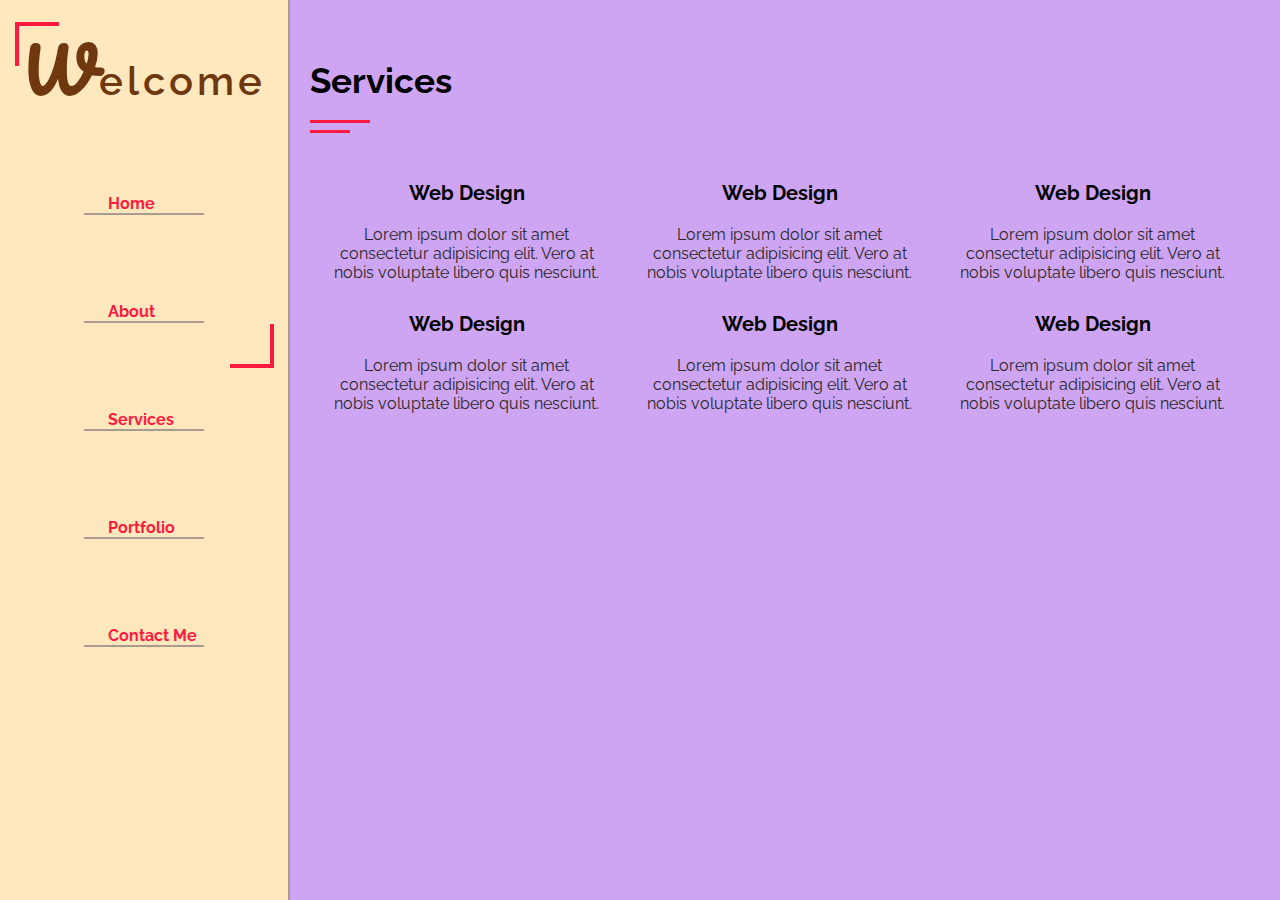
==== 7-my responsive web Personal Portfolio/index.html @ 72696746 "design services section" ====
<!DOCTYPE html>
<html lang="en">
  <head>
    <meta charset="UTF-8" />
    <meta http-equiv="X-UA-Compatible" content="IE=edge" />
    <meta name="viewport" content="width=device-width, initial-scale=1.0" />
    <title>MyPage</title>
    <link
      rel="stylesheet"
      href="https://cdnjs.cloudflare.com/ajax/libs/font-awesome/6.1.1/css/all.min.css"
      integrity="sha512-KfkfwYDsLkIlwQp6LFnl8zNdLGxu9YAA1QvwINks4PhcElQSvqcyVLLD9aMhXd13uQjoXtEKNosOWaZqXgel0g=="
      crossorigin="anonymous"
      referrerpolicy="no-referrer"
    />
    <link rel="stylesheet" href="styles/style.css" />
  </head>
  <body>
    <div class="main-page">
      <!--==============aside start============-->
      <div class="aside">
        <div class="aside-head">
          <h2><span>W</span>elcome</h2>
        </div>
        <ul class="aside-nav">
          <li class="padding">
            <a href=""><i class="fa-solid fa-house"></i><span>Home</span></a>
          </li>
          <li class="padding">
            <a href=""><i class="fa-brands fa-adn"></i><span>About</span></a>
          </li>
          <li class="padding">
            <a href=""
              ><i class="fa-solid fa-display"></i><span>Services</span></a
            >
          </li>
          <li class="padding">
            <a href=""
              ><i class="fa-solid fa-images"></i><span>Portfolio</span></a
            >
          </li>
          <li class="padding">
            <a href=""
              ><i class="fa-solid fa-mobile-screen"></i
              ><span>Contact Me</span></a
            >
          </li>
        </ul>
        <div class="hide">
          <span class="line"></span>
        </div>
      </div>
      <!--==============aside End============-->
      <!--============sections start==========-->
      <div class="sections">
        <!--============Home start==========-->
        <section class="home flex hidden">
          <div class="home-text padding">
            <h1 class="home-head1">
              Hello, my Name is
              <span class="home-name color">Hossam Badr</span>
            </h1>
            <h2 class="home-head2">
              I'm a <span class="home-job color">web Designer</span>
            </h2>
            <p class="home-paragraph">
              I'm, Web Designer have variuous skills in (creating & designing)
              web sites and much much more .....
            </p>
          </div>
          <div class="home-img">
            <img
              src="./img/hossam.JPG"
              alt="my Personal Photo"
              class="my-image"
              width="300"
              height="80%"
            />
          </div>
          <button class="home-hire btn">Hire Me</button>
        </section>
        <!--============Home End==========-->
        <!--============About Start==========-->
        <section class="about flex hidden">
          <h1 class="about-header padding">
            I'm Hossam Badr and I'm<span class="about-job"> Web Developer</span>
          </h1>
          <p class="about-paragraph padding">
            Lorem ipsum dolor sit, amet consectetur adipisicing elit. Delectus
            sunt cumque aperiam deserunt hic, saepe dolor aliquam, nesciunt
            incidunt, rerum asperiores atque eligendi illo iusto nulla
            necessitatibus ab error aspernatur.
          </p>
          <div class="personal-informations">
            <div class="about-informations1 flex padding">
              <ul class="about-personal">
                <li>Nationality: <span class="personal-items">Egyptian</span></li>
                <li>City: <span class="personal-items">Cairo</span></li>
                <li>Degree: <span class="personal-items">B.SC</span></li>
                <li>Freelance: <span class="personal-items">Available</span></li>
              </ul>
              <ul class="about-informations2">
                <li>
                  E-Mail:
                  <span class="informations2-items">Hossambadr332@gmail.com</span>
                </li>
                <li>
                  Mobile: <span class="informations2-items">+79508196777</span>
                </li>
                <li>
                  WahtsApp: <span class="informations2-items">+201220647374</span>
                </li>
                <li>
                  Github:
                  <span class="informations2-items"
                    >https://github.com/Hossam-Badr33</span
                  >
                </li>
              </ul>
              <div class="about-skills">
                <div class="skill1 flex">
                  <h4>HTML</h4>
                  <span>85%</span>
                </div>
                <div class="skill2 flex">
                  <h4>CSS</h4>
                  <span>80%</span>
                </div>
                <div class="skill3 flex">
                  <h4>Javascript</h4>
                  <span>70%</span>
                </div>
                <div class="skill4 flex">
                  <h4>jQuery</h4>
                  <span>90%</span>
                </div>
                <div class="skill5 flex">
                  <h4>Python MySQL</h4>
                  <span>50%</span>
                </div>
                <div class="skill6 flex">
                  <h4>Github</h4>
                  <span>70%</span>
                </div>
            </div>
          </div>
          <div class="buttons">
            <div class="about-buttons">
              <button class="btn">Download CV</button>
              <button class="btn">Hire Me</button>
            </div>
        </div>
        <div class="about-educEx padding flex">
          <div class="education-container flex">
            <div class="about-education ">
              <h2 class="education-header">Education</h2>
              <section class="education-section">
                <i class="fa fa-calendar" aria-hidden="true"><span>2020-2022</span> </i>
                <h3 class="edSecHeader">Professional Courses</h3>
                <p class="edSecContent">Lorem ipsum dolor sit, amet consectetur adipisicing elit. Possimus facere molestiae reprehenderit laborum praesentium minus aliquid maxime deleniti, sit, necessitatibus eaque veniam consequatur dicta quos.</p>
              </section>
              <section class="education-section">
                <i class="fa fa-calendar" aria-hidden="true"><span>2020-2022</span> </i>
                <h3 class="edSecHeader">Professional Courses</h3>
                <p class="edSecContent">Lorem ipsum dolor sit amet consectetur adipisicing elit. Enim neque saepe illo possimus dolorum tenetur expedita repellendus mollitia molestias recusandae officia sint, doloribus cum minus veniam modi eos dolorem earum excepturi nulla aspernatur! Nam dolor quo et illum eveniet. Voluptas.</p>
              </section>
              <section class="education-section">
                <i class="fa fa-calendar" aria-hidden="true"><span>2020-2022</span> </i>
                <h3 class="edSecHeader">Professional Courses</h3>
                <p class="edSecContent">Lorem ipsum dolor sit amet consectetur adipisicing elit. Enim neque saepe illo possimus dolorum tenetur expedita repellendus mollitia molestias recusandae officia sint, doloribus cum minus veniam modi eos dolorem earum excepturi nulla aspernatur! Nam dolor quo et illum eveniet. Voluptas.</p>
              </section>
            </div>
          </div>
          <div class="experience-container flex">
            <div class="about-education ">
              <h2 class="education-header">Experience</h2>
              <section class="education-section">
                <i class="fa fa-calendar" aria-hidden="true"><span>2020-2022</span> </i>
                <h3 class="edSecHeader">Professional Courses</h3>
                <p class="edSecContent">Lorem ipsum dolor sit, amet consectetur adipisicing elit. Possimus facere molestiae reprehenderit laborum praesentium minus aliquid maxime deleniti, sit, necessitatibus eaque veniam consequatur dicta quos.</p>
              </section>
              <section class="education-section">
                <i class="fa fa-calendar" aria-hidden="true"><span>2020-2022</span> </i>
                <h3 class="edSecHeader">Professional Courses</h3>
                <p class="edSecContent">Lorem ipsum dolor sit amet consectetur adipisicing elit. Enim neque saepe illo possimus dolorum tenetur expedita repellendus mollitia molestias recusandae officia sint, doloribus cum minus veniam modi eos dolorem earum excepturi nulla aspernatur! Nam dolor quo et illum eveniet. Voluptas.</p>
              </section>
              <section class="education-section">
                <i class="fa fa-calendar" aria-hidden="true"><span>2020-2022</span> </i>
                <h3 class="edSecHeader">Professional Courses</h3>
                <p class="edSecContent">Lorem ipsum dolor sit amet consectetur adipisicing elit. Enim neque saepe illo possimus dolorum tenetur expedita repellendus mollitia molestias recusandae officia sint, doloribus cum minus veniam modi eos dolorem earum excepturi nulla aspernatur! Nam dolor quo et illum eveniet. Voluptas.</p>
              </section>
            </div>
        </div>
        </section>
        <!--============About End==========-->
        <!--============Services start==========-->
        <section class="services padding">
          <h1 class="services-header">Services</h1>
          <div class="services-container flex">
            <div class="services-item">
              <i class="fas fa-mobile-alt"></i>
              <h4 class="service-item-head">web design</h4>
              <p class="service-item-description">Lorem ipsum dolor sit amet consectetur adipisicing elit. Vero at nobis voluptate libero quis nesciunt.</p>
            </div>
            <div class="services-item">
              <i class="fas fa-desktop-alt"></i>
              <h4 class="service-item-head">web design</h4>
              <p class="service-item-description">Lorem ipsum dolor sit amet consectetur adipisicing elit. Vero at nobis voluptate libero quis nesciunt.</p>
            </div>
            <div class="services-item">
              <i class='fas fa-palette'></i>
              <h4 class="service-item-head">web design</h4>
              <p class="service-item-description">Lorem ipsum dolor sit amet consectetur adipisicing elit. Vero at nobis voluptate libero quis nesciunt.</p>
            </div>
          </div>
          <div class="services-container flex">
            <div class="services-item">
              <i class="fa-brands fa-html5"></i>
              <h4 class="service-item-head">web design</h4>
              <p class="service-item-description">Lorem ipsum dolor sit amet consectetur adipisicing elit. Vero at nobis voluptate libero quis nesciunt.</p>
            </div>
            <div class="services-item">
              <i class="fab fa-css3"></i>
              <h4 class="service-item-head">web design</h4>
              <p class="service-item-description">Lorem ipsum dolor sit amet consectetur adipisicing elit. Vero at nobis voluptate libero quis nesciunt.</p>
            </div>
            <div class="services-item">
              <i class="fab fa-js"></i>
              <h4 class="service-item-head">web design</h4>
              <p class="service-item-description">Lorem ipsum dolor sit amet consectetur adipisicing elit. Vero at nobis voluptate libero quis nesciunt.</p>
            </div>
          </div>
        </section>
        <!--============Services End==========-->

      </div>
      <!--============sections End==========-->
      <div class="main-content">main content</div>
    </div>
    <script src="scripts/script.js"></script>
  </body>
</html>
---- 7-my responsive web Personal Portfolio/styles/style.css ----
/*===============Styles================*/
@import url("https://fonts.googleapis.com/css2?family=Fascinate&family=League+Gothic&family=Pacifico&display=swap&family=Raleway:ital,wght@0,300;0,400;1,100;1,400&display=swap'");
/*===============Global variabls================*/
:root {
  --bg-grade-I: #ffe7be;
  --bg-grade-II: #ffff80;
  --bg-grade-III: #cda5f3;
  --words-no-1: #660000;
  --words-no-2: #70380f;
  --words-no-3: #ff1a40;
  --words-no-4: #ac9a92;
  --words-no-5: #74655c;
}
* {
  padding: 0;
  margin: 0;
  -webkit-box-sizing: border-box;
  -moz-box-sizing: border-box;
  box-sizing: border-box;
  text-decoration: none;
  list-style: none;
}
/*general classes*/
.padding {
  padding: 10px;
}
.color {
  color: var(--words-no-3);
}
.flex {
  display: flex;
}
/*===============body================*/
body {
  font-size: 16px;
  font-family: "Raleway", Geneva;
}
.main-page {
  background-color: var(--bg-grade-III);
  height: 100vh;
  overflow-x: hidden;
}
.btn {
  height: 70px;
  width: 150px;
  background-color: var(--words-no-3);
  color: var(--bg-grade-II);
  font-size: 20px;
  border-radius: 10px;
  cursor: pointer;
}
.hidden {
  display: none;
}
/*.aside*/
.aside {
  width: 290px;
  background-color: var(--bg-grade-I);
  height: 100%;
  position: fixed;
  border-right: 2px solid var(--words-no-4);
}
/*.aside-head*/
.aside .aside-head h2 {
  font-size: 40px;
  font-weight: 600;
  color: var(--words-no-2);
  letter-spacing: 4px;
}
.aside .aside-head h2 span {
  font-size: 60px;
  font-family: "Pacifico", Geneva;
}
.aside-head {
  max-height: 150px;
  line-height: 100px;
  padding: 20px 0;
  text-align: center;
}
.aside-head::before {
  content: "";
  position: absolute;
  border-top: 4px solid var(--words-no-3);
  border-left: 4px solid var(--words-no-3);
  width: 40px;
  height: 40px;
  top: 22px;
  left: 15px;
}
.aside-head::after {
  content: "";
  position: absolute;
  border-bottom: 4px solid var(--words-no-3);
  border-right: 4px solid var(--words-no-3);
  width: 40px;
  height: 40px;
  bottom: 532px;
  right: 14px;
}
/*aside-nav*/
.aside .aside-nav {
  height: 60%;
  display: flex;
  flex-wrap: wrap;
  align-items: center;
  text-decoration: none;
}
.aside .aside-nav li {
  flex: 0 0 100%;
  font-weight: bold;
  text-align: center;
  display: flex;
  justify-content: center;
}
.aside .aside-nav li a {
  border-bottom: 2px solid var(--words-no-4);
  width: 120px;
  display: flex;
  justify-content: space-between;
  color: var(--words-no-3);
  transition: all 0.3s ease-in;
}
.aside .aside-nav li a:hover {
  color: var(--words-no-2);
  border-bottom: none;
}
.aside .aside-nav li a span {
  width: 80%;
  text-align: left;
  margin-left: 20px;
}
/*.hide*/
.aside .hide {
  position: fixed;
  width: 50px;
  height: 40px;
  top: 10px;
  left: 300px;
  border-radius: 5px;
  background-color: var(--bg-grade-I);
  box-shadow: 0px 0px 3px 1px var(--words-no-4);
  cursor: pointer;
  transition: all 0.5s ease-in;
  display: none;
}
.aside .hide .line {
  position: relative;
  display: block;
  width: 25px;
  height: 3px;
  top: 10px;
  left: 13px;
  background-color: var(--words-no-3);
}
.aside .hide::before {
  content: "";
  background-color: var(--words-no-3);
  position: absolute;
  width: 25px;
  height: 3px;
  top: 20px;
  left: 13px;
}
.aside .hide::after {
  content: "";
  background-color: var(--words-no-3);
  position: absolute;
  width: 25px;
  height: 3px;
  top: 30px;
  left: 13px;
}
.aside .hide:hover {
  transform: scaleX(1.2);
  background-color: rgb(62, 62, 159);
}
/*.sections*/
.sections {
  position: relative;
  max-width: 75%;
  top: 50px;
  left: 300px;
}
/*.home*/
.home {
  width: 100%;
  justify-content: space-between;
}
/*.home-text*/
.home-text {
  flex: 0 0 50%;
  max-width: 50%;
  display: flex;
  flex-wrap: wrap;
  align-items: center;
}
.home-head1 {
  flex: 0 0 100%;
  max-width: 100%;
  height: 20%;
  font-size: 30px;
}
.home-name {
  font-family: "Pacifico", Geneva;
  letter-spacing: 2px;
}
.home-head2 {
  margin-top: -50px;
  height: 20%;
  animation: job 3s infinite ease-in-out;
  animation-direction: alternate-reverse;
}
@keyframes job {
  0% {
    transform: translateX(200px);
  }
}
.home-job {
  font-size: 30px;
}
.home-paragraph {
  margin-top: -50px;
  height: 20%;
  font-size: 20px;
}
/*.home-img*/
.home-img {
  display: flex;
  position: relative;
  left: 150px;
}
.home-img::before {
  content: "";
  position: absolute;
  height: 120px;
  width: 120px;
  border-right: 10px solid var(--words-no-3);
  border-top: 10px solid var(--words-no-3);
  top: -20px;
  right: -30px;
  border-bottom-right-radius: 12px;
  border-top-left-radius: 12px;
}
.home-img::after {
  content: "";
  position: absolute;
  height: 120px;
  width: 120px;
  border-left: 10px solid var(--words-no-3);
  border-bottom: 10px solid var(--words-no-3);
  bottom: 60px;
  left: -25px;
  border-bottom-right-radius: 12px;
  border-top-left-radius: 12px;
}
.my-image {
  border-radius: 20px;
}
/*.home-hire*/
.home-hire {
  position: relative;
  top: 400px;
  right: 730px;
  transition: all 0.3s ease-in;
}
.home-hire:hover {
  background-color: var(--bg-grade-III);
  font-size: 30px;
}
/*==================.about======================*/
.about {
  flex-wrap: wrap;
}
.about-header {
  flex: 0 0 90%;
  max-width: 90%;
  color: var(--words-no-5);
}
.about-job {
  color: var(--words-no-3);
  font-size: 20px;
}
.about-paragraph {
  color: var(--words-no-5);
}
.personal-informations {
  flex: 0 0 100%;
  max-width: 100%;
}
.about-informations1 {
  height: 200px;
  flex: 0 0 100%;
  max-width: 100%;
}
.about-personal,
.about-informations2,
.about-skills {
  font-weight: bold;
  display: flex;
  flex-direction: column;
  justify-content: space-between;
}
.about-personal,
.about-informations2 {
  flex: 0 0 30%;
  max-width: 30%;
}
.about-informations2 {
  margin-left: 20px;
}
.personal-items,
.informations2-items {
  color: var(--words-no-2);
  font-weight: normal;
  font-size: 15px;
  margin-left: 3px;
}
.about-skills {
  flex: 0 0 40%;
  max-width: 35%;
  margin-left: 35px;
}
.skill1,
.skill2,
.skill3,
.skill4,
.skill5,
.skill6 {
  justify-content: space-between;
  color: var(--bg-grade-I);
  text-shadow: 1px 1px 3px #000;
  position: relative;
}
.skill1::before {
  content: "";
  position: absolute;
  background-color: var(--words-no-3);
  width: 272px;
  height: 5px;
  left: 1px;
  top: 21px;
}
.skill1::after {
  content: "";
  position: absolute;
  background-color: var(--words-no-4);
  width: 48px;
  height: 5px;
  left: 273px;
  top: 21px;
}
.skill2::before {
  content: "";
  position: absolute;
  background-color: var(--words-no-3);
  width: 256px;
  height: 5px;
  left: 1px;
  top: 21px;
}
.skill2::after {
  content: "";
  position: absolute;
  background-color: var(--words-no-4);
  width: 64px;
  height: 5px;
  left: 257px;
  top: 21px;
}
.skill3::before {
  content: "";
  position: absolute;
  background-color: var(--words-no-3);
  width: 224px;
  height: 5px;
  left: 1px;
  top: 21px;
}
.skill3::after {
  content: "";
  position: absolute;
  background-color: var(--words-no-4);
  width: 96px;
  height: 5px;
  left: 225px;
  top: 21px;
}
.skill4::before {
  content: "";
  position: absolute;
  background-color: var(--words-no-3);
  width: 288px;
  height: 5px;
  left: 1px;
  top: 21px;
}
.skill4::after {
  content: "";
  position: absolute;
  background-color: var(--words-no-4);
  width: 32px;
  height: 5px;
  left: 287px;
  top: 21px;
}
.skill5::before {
  content: "";
  position: absolute;
  background-color: var(--words-no-3);
  width: 160px;
  height: 5px;
  left: 1px;
  top: 21px;
}
.skill5::after {
  content: "";
  position: absolute;
  background-color: var(--words-no-4);
  width: 160px;
  height: 5px;
  left: 162px;
  top: 21px;
}
.skill6::before {
  content: "";
  position: absolute;
  background-color: var(--words-no-3);
  width: 224px;
  height: 5px;
  left: 1px;
  top: 21px;
}
.skill6::after {
  content: "";
  position: absolute;
  background-color: var(--words-no-4);
  width: 96px;
  height: 5px;
  left: 225px;
  top: 21px;
}
/*.about-buttons*/
.about-buttons .btn:first-of-type,
.about-buttons .btn:last-of-type {
  margin: 20px 20px;
  font-size: 20px;
  border-radius: 20px;
}
.about-buttons .btn:last-of-type {
  width: 100px;
}
.about-buttons .btn:first-of-type:hover,
.about-buttons .btn:last-of-type:hover {
  background-color: var(--bg-grade-III);
}
/*about-educEx*/
.about-educEx {
  justify-content: space-between;
}
.education-container,
.experience-container {
  height: 800px;
  flex: 0 0 45%;
  background-color: lavender;
  border-radius: 10px;
}
.about-education {
  flex: 0 0 90%;
  max-width: 90%;
  height: 130%;
  position: relative;
  left: 30px;
  height: 89%;
}
.about-education::after {
  content: "";
  position: absolute;
  background-color: var(--words-no-3);
  width: 2px;
  height: 87%;
  top: 107px;
  left: 16px;
}
.about-education .education-header {
  font-size: 25px;
  padding: 10px;
  margin-bottom: 30px;
  margin-left: 20px;
}
.about-education .education-section {
  left: 30px;
  position: relative;
}
.about-education .education-section::before {
  content: "";
  position: absolute;
  background-color: var(--words-no-3);
  width: 15px;
  height: 15px;
  border-radius: 50%;
  top: 20px;
  left: -20px;
}
.about-education .education-section i {
  font-size: 15px;
  margin: 20px auto;
}
.about-education .education-section i span {
  color: var(--words-no-5);
  margin-left: 10px;
}
.education-section .edSecHeader {
  margin-bottom: 20px;
}
.education-section .edSecContent {
  color: var(--words-no-5);
  width: 90%;
}
/*.services*/
.services {
  transition: all 0.3s ease;
}
.services-header {
  font-size: 35px;
  padding-bottom: 60px;
  position: relative;
}
.services-header::before {
  content: "";
  position: absolute;
  width: 60px;
  height: 3px;
  background-color: var(--words-no-3);
  top: 60px;
  left: 0px;
}
.services-header::after {
  content: "";
  position: absolute;
  width: 40px;
  height: 3px;
  background-color: var(--words-no-3);
  top: 70px;
  left: 0px;
}
.services-item {
  flex: 0 0 33.3%;
  max-width: 33.3%;
  padding: 10px;
  text-align: center;
}
.services-item:hover {
  box-shadow: 0 0 20px var(--bg-grade-I);
}
.services-item i {
  font-size: 25px;
  color: var(--words-no-3);
  width: 50px;
  height: 50px;
  line-height: 50px;
  border-radius: 50%;
  cursor: pointer;
  transition: all 0.3s ease-in;
}
.services-item i:hover {
  color: var(--bg-grade-I);
  background-color: var(--words-no-3);
}
.service-item-head {
  font-size: 20px;
  text-transform: capitalize;
  margin-top: 10px;
  margin-bottom: 20px;
}
.service-item-description {
  color: rgb(42, 39, 39);
}
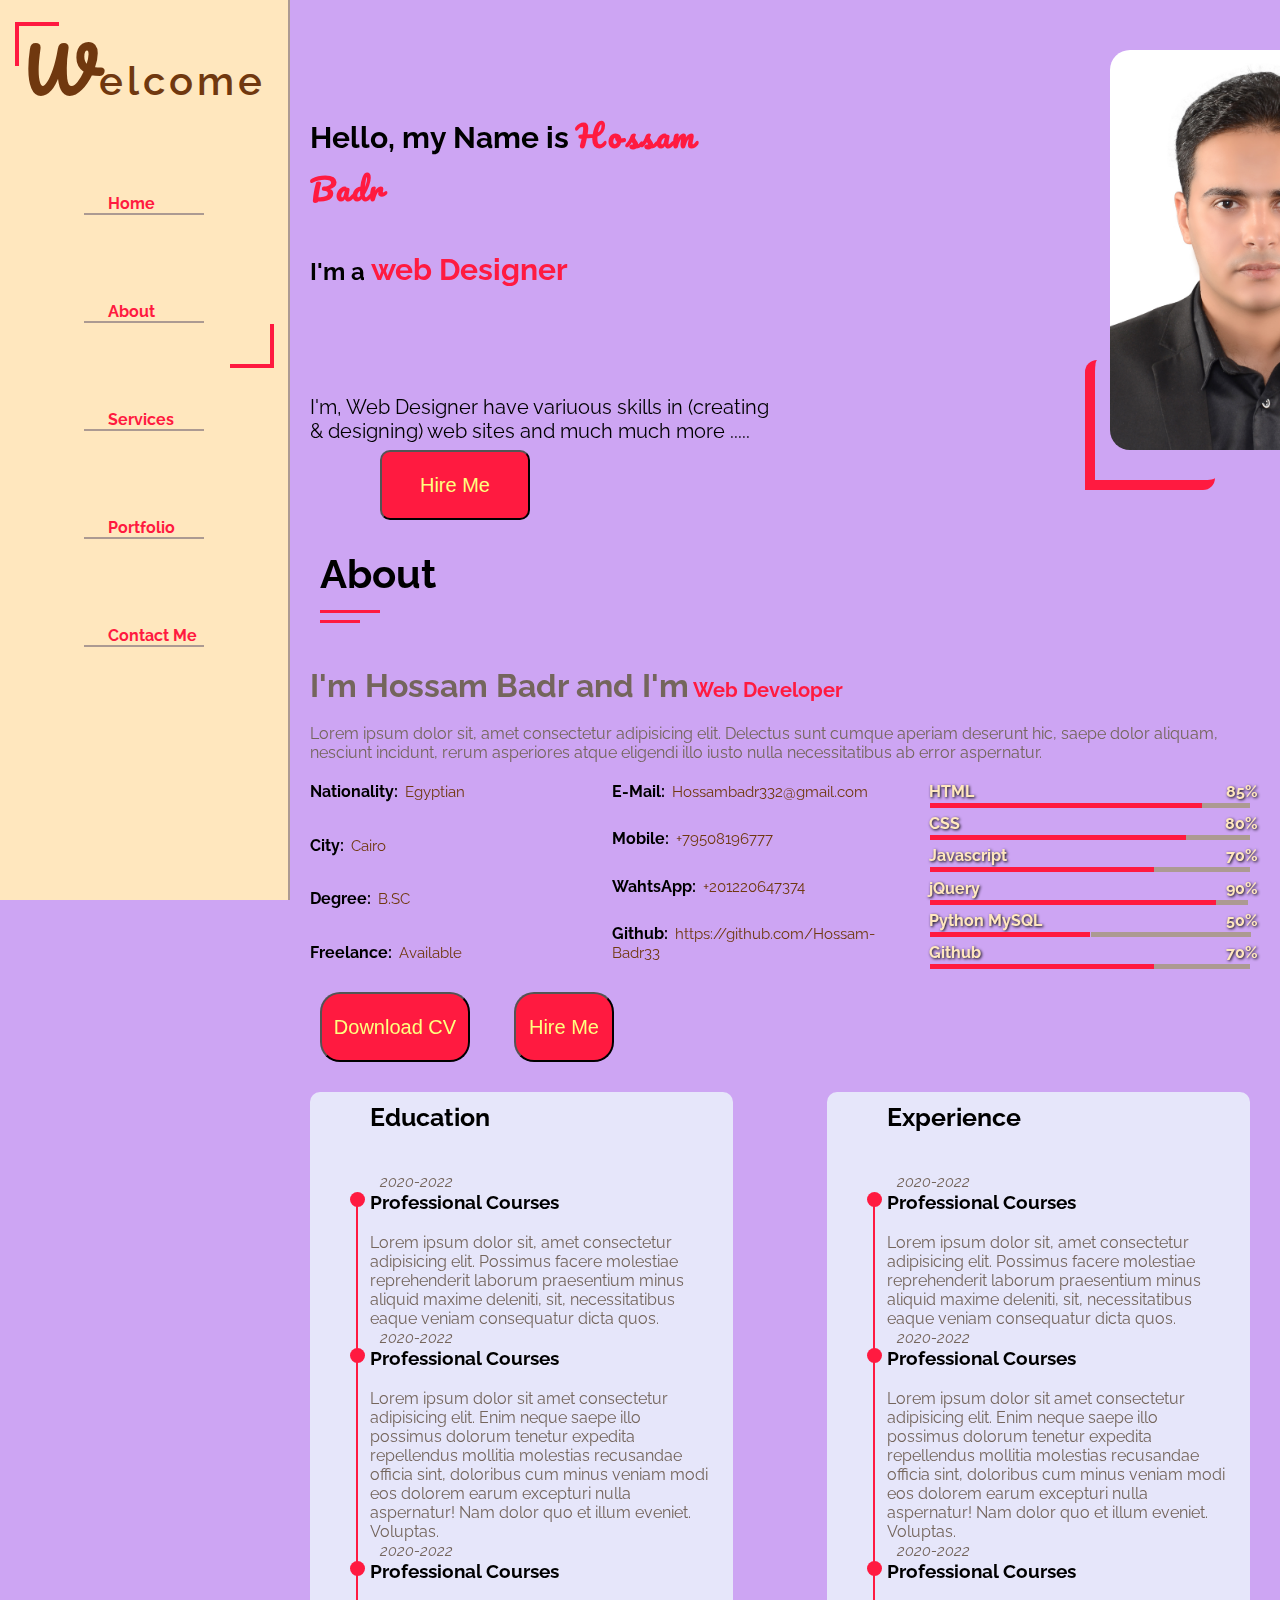
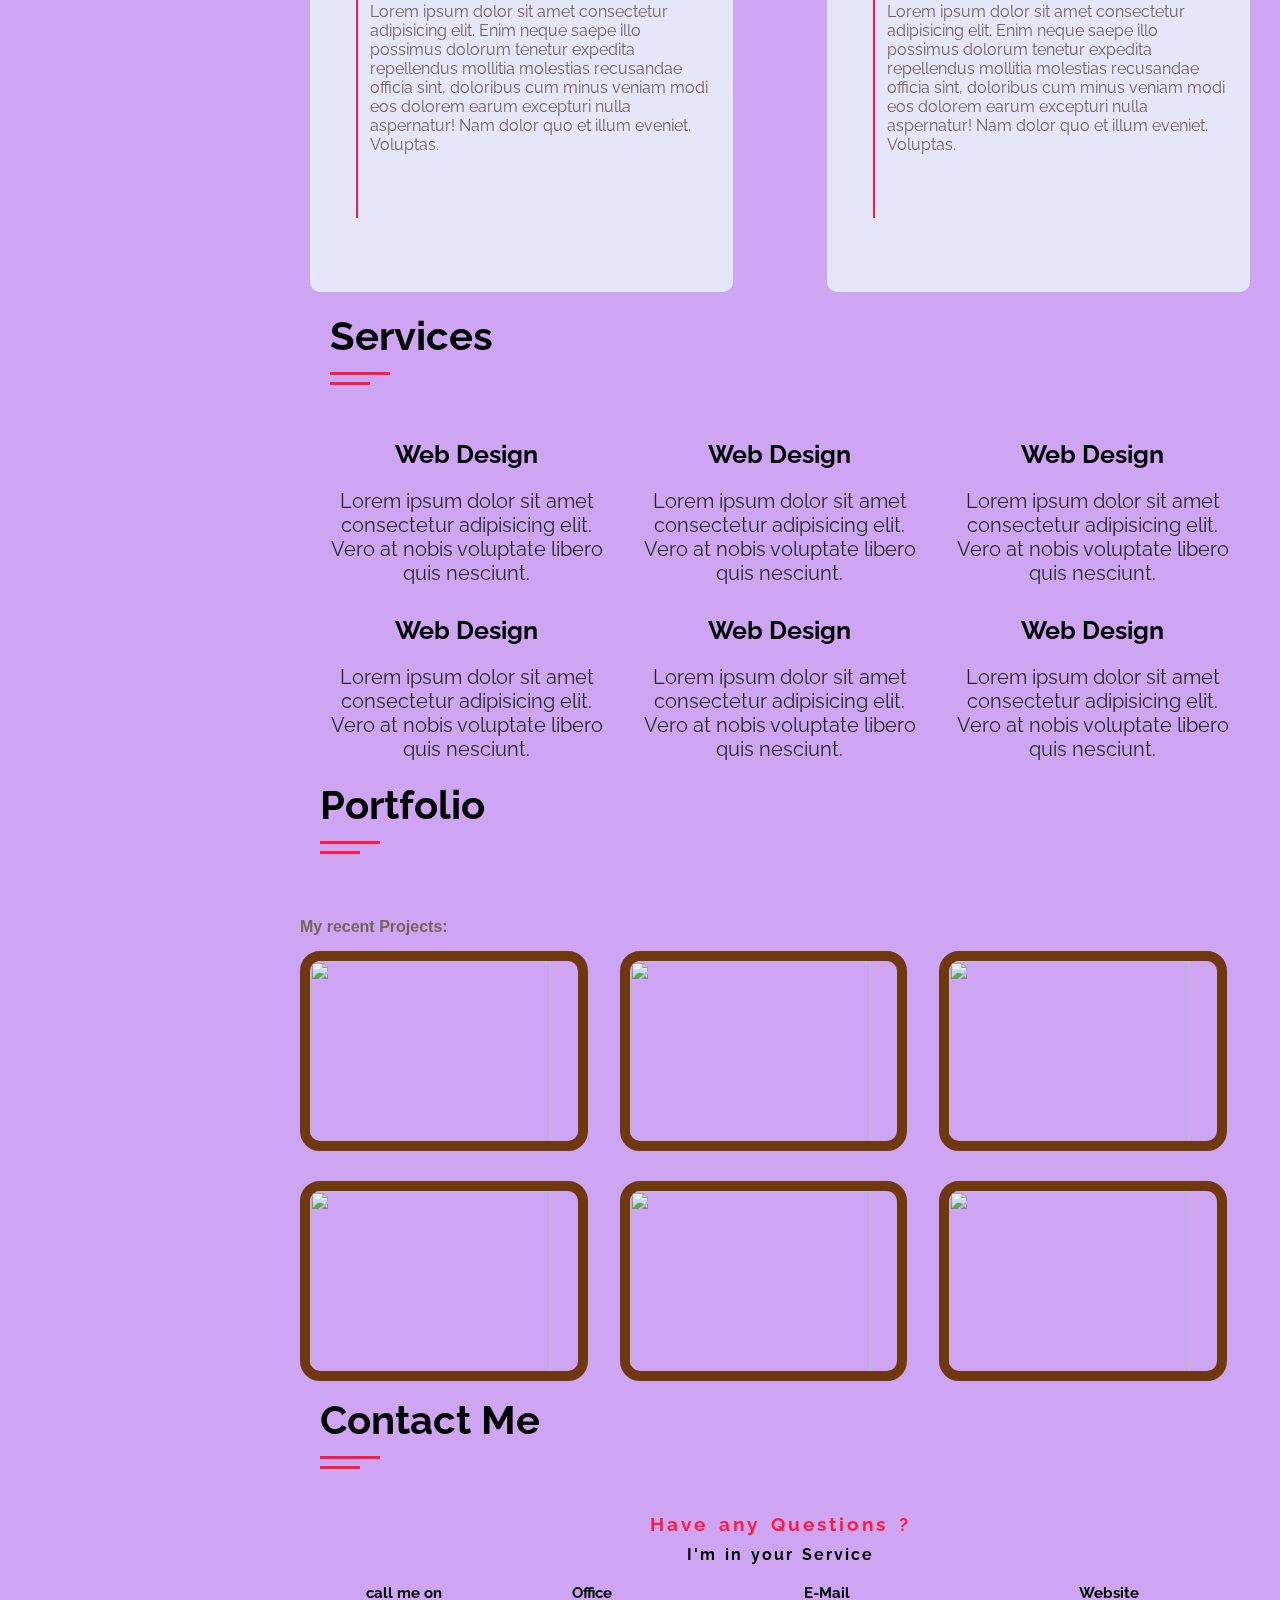
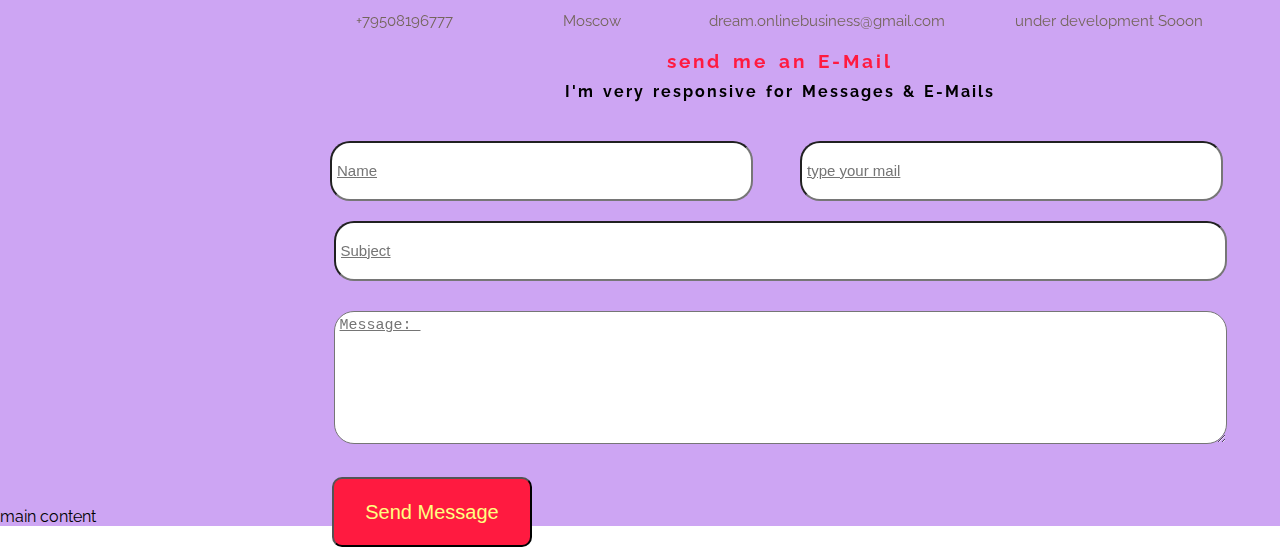
==== commit 2550d98f: "create section contact" ====
--- a/7-my responsive web Personal Portfolio/index.html
+++ b/7-my responsive web Personal Portfolio/index.html
@@ -53,7 +53,7 @@
       <!--============sections start==========-->
       <div class="sections">
         <!--============Home start==========-->
-        <section class="home flex hidden">
+        <section class="home flex">
           <div class="home-text padding">
             <h1 class="home-head1">
               Hello, my Name is
@@ -80,7 +80,8 @@
         </section>
         <!--============Home End==========-->
         <!--============About Start==========-->
-        <section class="about flex hidden">
+        <section class="about flex">
+          <h1 class="section-header">About</h1>
           <h1 class="about-header padding">
             I'm Hossam Badr and I'm<span class="about-job"> Web Developer</span>
           </h1>
@@ -194,7 +195,7 @@
         <!--============About End==========-->
         <!--============Services start==========-->
         <section class="services padding">
-          <h1 class="services-header">Services</h1>
+          <h1 class="services-header section-header">Services</h1>
           <div class="services-container flex">
             <div class="services-item">
               <i class="fas fa-mobile-alt"></i>
@@ -231,7 +232,82 @@
           </div>
         </section>
         <!--============Services End==========-->
-
+        <!--============Portfolio start==========-->
+        <section class="portfolio">
+          <h1 class="portfolio-header section-header">Portfolio</h1>
+          <div class="portfolio-container flex">
+            <h4 class="portfolio-container-header">
+              My recent Projects:
+            </h4>
+            <div class="portfolio-item">
+              <img src="https://via.placeholder.com/150/50" alt="" class="portfolio-item-img">
+            </div>
+            <div class="portfolio-item">
+              <img src="https://via.placeholder.com/150/50" alt="" class="portfolio-item-img">
+            </div>
+            <div class="portfolio-item">
+              <img src="https://via.placeholder.com/150/50" alt="" class="portfolio-item-img">
+            </div>
+            <div class="portfolio-item">
+              <img src="https://via.placeholder.com/150/50" alt="" class="portfolio-item-img">
+            </div>
+            <div class="portfolio-item">
+              <img src="https://via.placeholder.com/150/50" alt="" class="portfolio-item-img">
+            </div>
+            <div class="portfolio-item">
+              <img src="https://via.placeholder.com/150/50" alt="" class="portfolio-item-img">
+            </div>
+          </div>
+        </section>
+        <!--============Portfolio End==========-->
+        <!--============Contact Start==========-->
+        <section class="contact">
+          <h1 class="contact-header section-header">Contact Me</h1>
+          <div class="contact-container padding">
+            <h3 class="contact-container-head1">Have any Questions ?</h3>
+            <h4 class="contact-container-content1">I'm in your Service</h4>
+            <div class="contact-items flex">
+              <div class="contact-item1">
+                <i class="fas fa-phone"></i>
+                <p>call me on</p>
+                <p>+79508196777</p>
+              </div>
+              <div class="contact-item2">
+                <i class="fa-solid fa-location-dot"></i>
+                <p>Office</p>
+                <p>Moscow</p>
+              </div>
+              <div class="contact-item3">
+                <i class="fa fa-envelope" aria-hidden="true"></i>
+                <p>E-Mail</p>
+                <p>dream.onlinebusiness@gmail.com</p>
+              </div>
+              <div class="contact-item4">
+                <i class="fa fa-globe" area-hidden="true"></i>
+                <p>Website</p>
+                <p>under development <span>Sooon</span></p>
+              </div>
+            </div>
+            <h3 class="contact-container-head2">send me an E-Mail</h3>
+            <h4 class="contact-container-content2">I'm very responsive for Messages & E-Mails</h4>
+            <form action="" class="contact-form flex">
+              <div class="form-name">
+                <input type="text" name="text" placeholder="Name">
+              </div>
+              <div class="form-mail">
+                <input type="email" name="mail" placeholder="type your mail">
+              </div>
+              <div class="form-subject">
+                <input type="text" name="subject" placeholder="Subject">
+              </div>
+              <div class="form-message">
+                <textarea name="message" cols="30" rows="10" placeholder="Message: "></textarea>
+              </div>
+              <button class="form-button btn">Send Message</button>
+            </form>
+          </div>
+        </section>
+        <!--============Contact End==========-->
       </div>
       <!--============sections End==========-->
       <div class="main-content">main content</div>
--- a/7-my responsive web Personal Portfolio/styles/style.css
+++ b/7-my responsive web Personal Portfolio/styles/style.css
@@ -30,6 +30,30 @@
 .flex {
   display: flex;
 }
+.section-header {
+  font-size: 40px;
+  padding-bottom: 60px;
+  position: relative;
+  left: 20px;
+}
+.section-header::before {
+  content: "";
+  position: absolute;
+  width: 60px;
+  height: 3px;
+  background-color: var(--words-no-3);
+  top: 60px;
+  left: 0px;
+}
+.section-header::after {
+  content: "";
+  position: absolute;
+  width: 40px;
+  height: 3px;
+  background-color: var(--words-no-3);
+  top: 70px;
+  left: 0px;
+}
 /*===============body================*/
 body {
   font-size: 16px;
@@ -37,8 +61,7 @@
 }
 .main-page {
   background-color: var(--bg-grade-III);
-  height: 100vh;
-  overflow-x: hidden;
+  /* overflow-x: hidden; */
 }
 .btn {
   height: 70px;
@@ -60,7 +83,6 @@
   position: fixed;
   border-right: 2px solid var(--words-no-4);
 }
-/*.aside-head*/
 .aside .aside-head h2 {
   font-size: 40px;
   font-weight: 600;
@@ -97,7 +119,6 @@
   bottom: 532px;
   right: 14px;
 }
-/*aside-nav*/
 .aside .aside-nav {
   height: 60%;
   display: flex;
@@ -129,7 +150,6 @@
   text-align: left;
   margin-left: 20px;
 }
-/*.hide*/
 .aside .hide {
   position: fixed;
   width: 50px;
@@ -183,10 +203,10 @@
 }
 /*.home*/
 .home {
+  height: 500px;
   width: 100%;
   justify-content: space-between;
 }
-/*.home-text*/
 .home-text {
   flex: 0 0 50%;
   max-width: 50%;
@@ -223,7 +243,6 @@
   height: 20%;
   font-size: 20px;
 }
-/*.home-img*/
 .home-img {
   display: flex;
   position: relative;
@@ -256,9 +275,8 @@
 .my-image {
   border-radius: 20px;
 }
-/*.home-hire*/
 .home-hire {
-  position: relative;
+  position: absolute;
   top: 400px;
   right: 730px;
   transition: all 0.3s ease-in;
@@ -520,29 +538,6 @@
 .services {
   transition: all 0.3s ease;
 }
-.services-header {
-  font-size: 35px;
-  padding-bottom: 60px;
-  position: relative;
-}
-.services-header::before {
-  content: "";
-  position: absolute;
-  width: 60px;
-  height: 3px;
-  background-color: var(--words-no-3);
-  top: 60px;
-  left: 0px;
-}
-.services-header::after {
-  content: "";
-  position: absolute;
-  width: 40px;
-  height: 3px;
-  background-color: var(--words-no-3);
-  top: 70px;
-  left: 0px;
-}
 .services-item {
   flex: 0 0 33.3%;
   max-width: 33.3%;
@@ -567,11 +562,185 @@
   background-color: var(--words-no-3);
 }
 .service-item-head {
-  font-size: 20px;
+  font-size: 25px;
   text-transform: capitalize;
   margin-top: 10px;
   margin-bottom: 20px;
 }
 .service-item-description {
   color: rgb(42, 39, 39);
-}
+  font-size: 20px;
+}
+/*.portfolio*/
+.portfolio-container {
+  margin-top: 30px;
+  flex-wrap: wrap;
+}
+.portfolio-container-header {
+  font-family: Impact, Haettenschweiler, "Arial Narrow Bold", sans-serif;
+  color: var(--words-no-5);
+  flex: 0 0 100%;
+  max-width: 100%;
+}
+.portfolio-item {
+  flex: 0 0 33.3%;
+  max-width: 33.3%;
+  transition: all 0.3s ease;
+  cursor: pointer;
+}
+.portfolio-item:hover .portfolio-item-img {
+  border: 10px solid var(--words-no-5);
+}
+.portfolio-item-img {
+  width: 90%;
+  height: 200px;
+  margin: 15px auto;
+  border: 10px solid var(--words-no-2);
+  border-radius: 20px;
+}
+/*.contact*/
+.contact-container-head1,
+.contact-container-head2 {
+  letter-spacing: 3px;
+  word-spacing: 3px;
+  color: var(--words-no-3);
+  text-align: center;
+  margin-bottom: 10px;
+}
+.contact-container-content1,
+.contact-container-content2 {
+  letter-spacing: 2px;
+  word-spacing: 2px;
+  text-align: center;
+  margin-bottom: 20px;
+}
+.contact-container-head2 {
+  margin-top: 10px;
+}
+.contact-items {
+  justify-content: space-between;
+}
+.contact-item1,
+.contact-item2 {
+  flex: 0 0 20%;
+  max-width: 20%;
+  text-align: center;
+}
+.contact-item3,
+.contact-item4 {
+  flex: 0 0 30%;
+  max-width: 30%;
+  text-align: center;
+}
+.contact-item1 i,
+.contact-item2 i,
+.contact-item3 i,
+.contact-item4 i {
+  color: var(--words-no-3);
+  font-size: 17px;
+  margin-bottom: 10px;
+}
+.contact-item1 p,
+.contact-item2 p,
+.contact-item3 p,
+.contact-item4 p {
+  font-size: 15px;
+  font-weight: bold;
+  margin-bottom: 10px;
+}
+.contact-item1 p:last-of-type,
+.contact-item2 p:last-of-type,
+.contact-item3 p:last-of-type,
+.contact-item4 p:last-of-type {
+  font-size: 15px;
+  font-weight: normal;
+  color: var(--words-no-5);
+  margin-bottom: 10px;
+}
+.contact-form {
+  flex-wrap: wrap;
+}
+.form-name,
+.form-mail {
+  flex: 0 0 50%;
+  max-width: 50%;
+  height: 100px;
+}
+.form-name input,
+.form-mail input {
+  display: inline-block;
+  width: 90%;
+  height: 60%;
+  padding: 5px;
+  margin-top: 20px;
+  margin-left: 20px;
+  border-radius: 20px;
+  transition: all 0.3s ease;
+}
+.form-subject {
+  flex: 0 0 100%;
+  max-width: 100%;
+  height: 100px;
+  text-align: center;
+}
+.form-subject input {
+  display: inline-block;
+  width: 95%;
+  height: 60%;
+  padding: 5px;
+  border-radius: 20px;
+  transition: all 0.3s ease;
+}
+.form-message {
+  flex: 0 0 100%;
+  max-width: 100%;
+  text-align: center;
+  margin-top: -10px;
+}
+.form-message textarea {
+  width: 95%;
+  height: 80%;
+  padding: 5px;
+  border-radius: 20px;
+  transition: all 0.3s ease;
+}
+.form-name input::placeholder,
+.form-subject input::placeholder,
+.form-mail input::placeholder,
+.form-message textarea::placeholder {
+  font-size: 15px;
+  text-decoration: underline;
+}
+.form-name input:hover,
+.form-mail input:hover,
+.form-subject input:hover,
+.form-message textarea:hover {
+  box-shadow: 0 0 10px var(--bg-grade-II);
+}
+.form-button {
+  margin-left: 22px;
+  width: 200px;
+  transition: all 0.3s ease;
+}
+.form-button:hover {
+  background-color: var(--bg-grade-III);
+}
+/*media*/
+@media screen and (max-width: 1200px) {
+  .aside {
+    display: none;
+  }
+  .sections {
+    margin-left: -277px;
+  }
+  .home-name {
+    display: block;
+  }
+  .home-hire {
+    left: 10px;
+    top:  411px;
+  }
+  .home-paragraph {
+    font-size: 15px;
+  }
+}
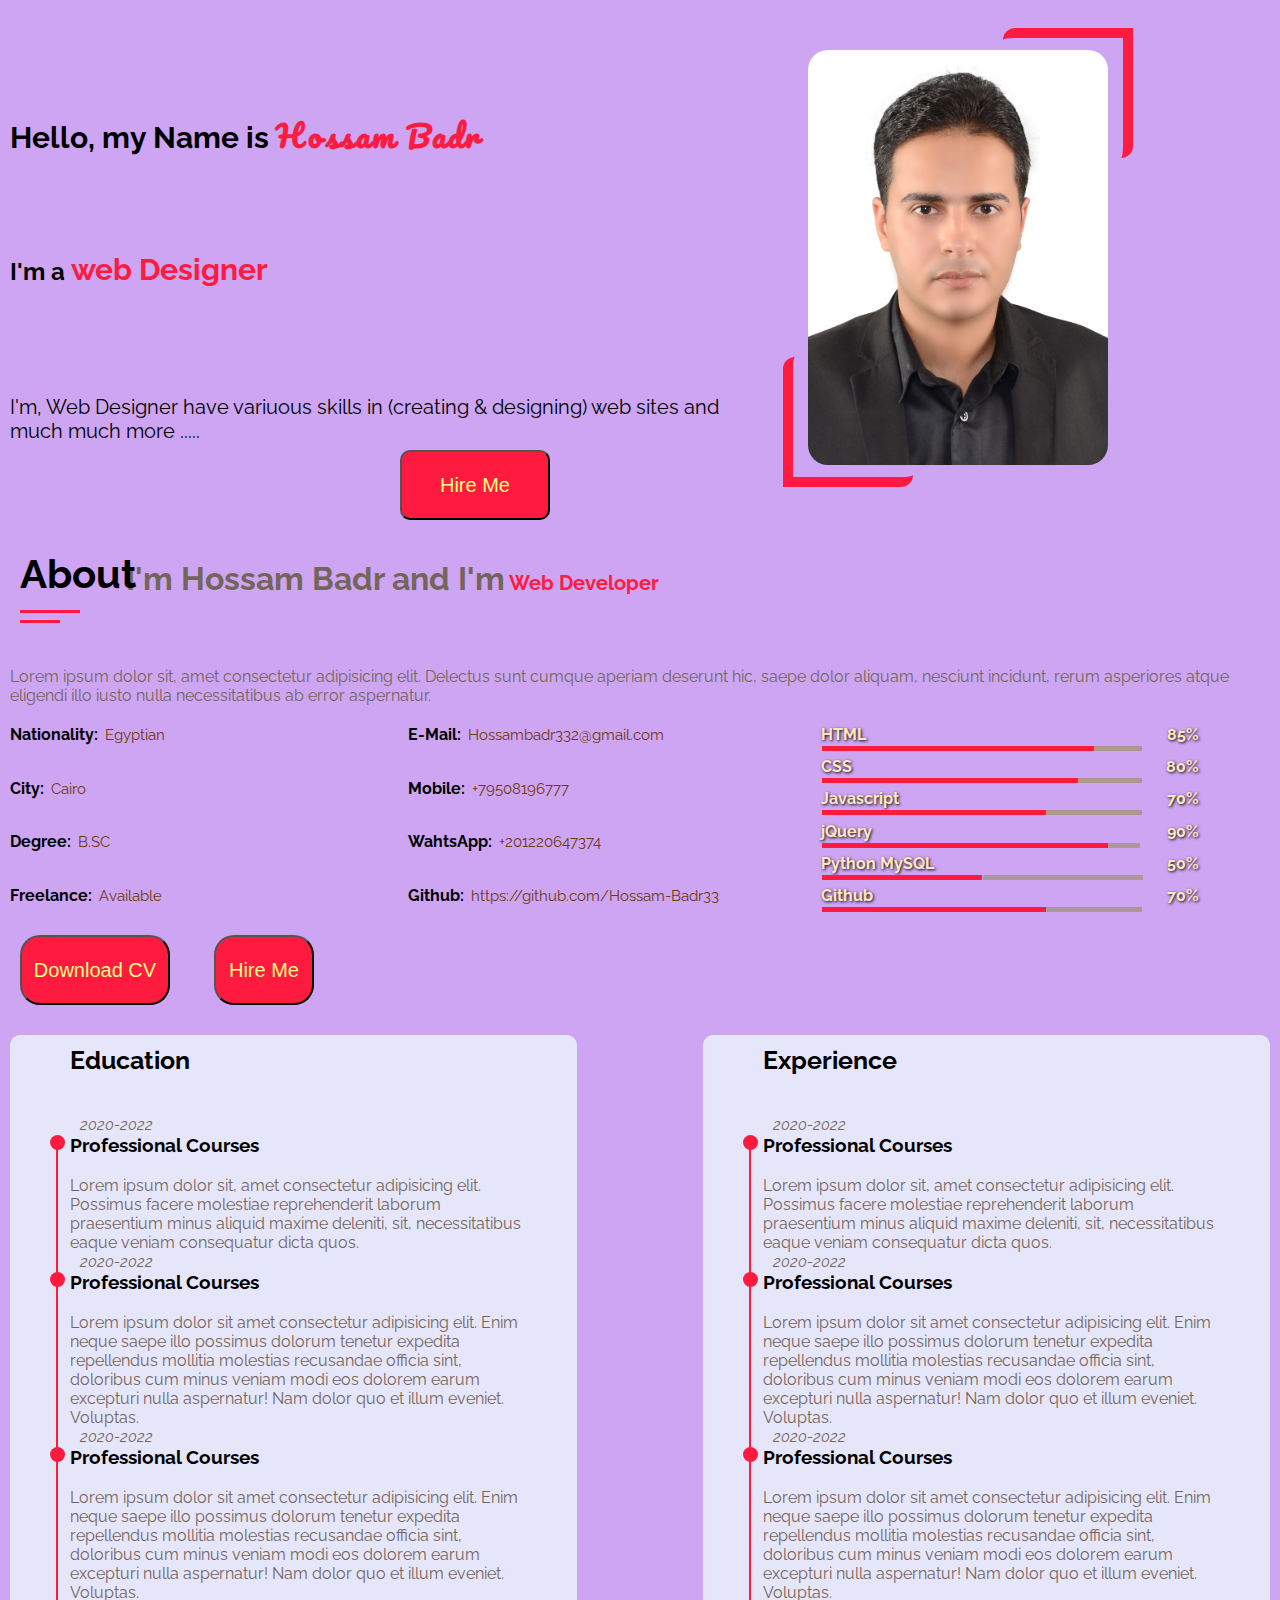
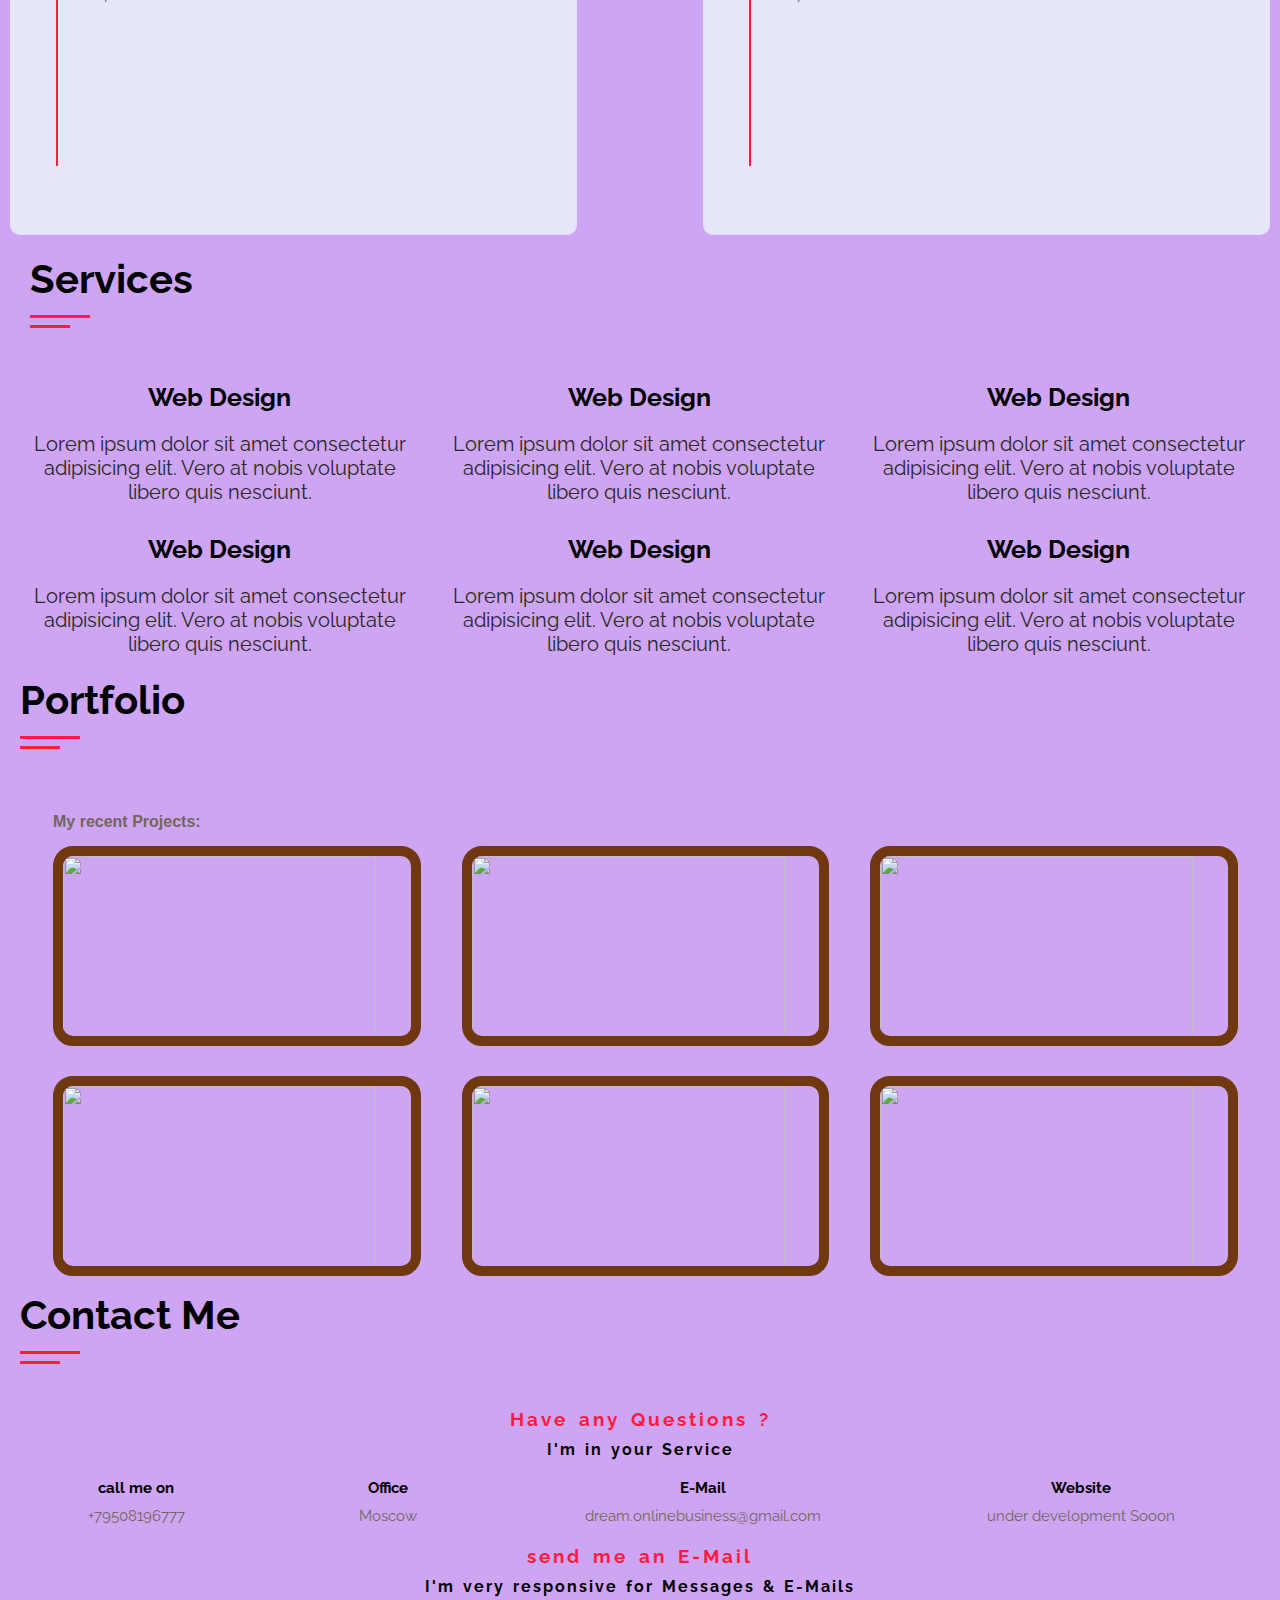
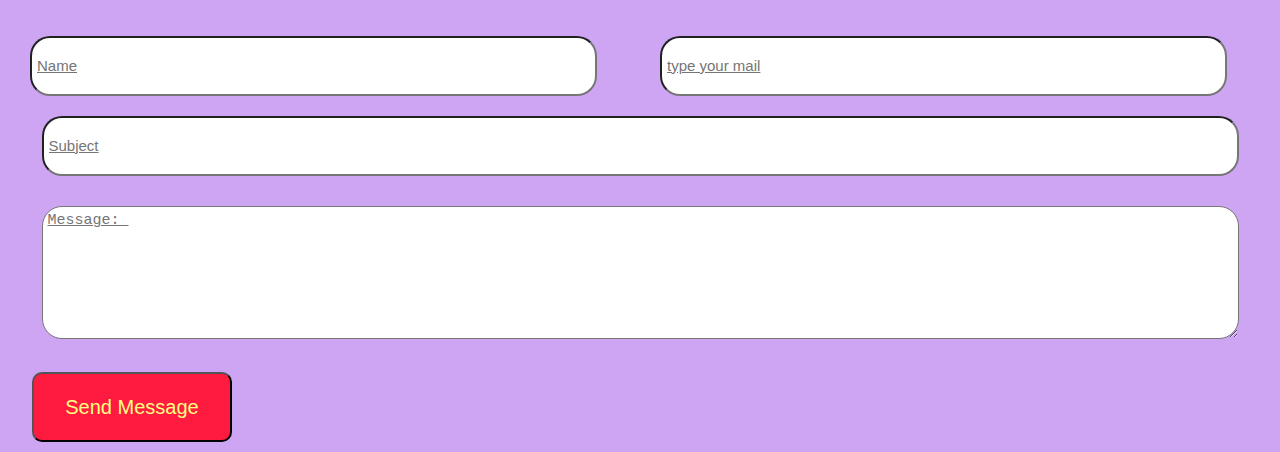
==== commit 04ee8fea: "starting and adding Query media" ====
--- a/7-my responsive web Personal Portfolio/index.html
+++ b/7-my responsive web Personal Portfolio/index.html
@@ -68,13 +68,15 @@
             </p>
           </div>
           <div class="home-img">
-            <img
+            <div class="image-container">
+              <img
               src="./img/hossam.JPG"
               alt="my Personal Photo"
               class="my-image"
               width="300"
               height="80%"
             />
+            </div>
           </div>
           <button class="home-hire btn">Hire Me</button>
         </section>
@@ -234,30 +236,30 @@
         <!--============Services End==========-->
         <!--============Portfolio start==========-->
         <section class="portfolio">
-          <h1 class="portfolio-header section-header">Portfolio</h1>
-          <div class="portfolio-container flex">
-            <h4 class="portfolio-container-header">
-              My recent Projects:
-            </h4>
-            <div class="portfolio-item">
-              <img src="https://via.placeholder.com/150/50" alt="" class="portfolio-item-img">
-            </div>
-            <div class="portfolio-item">
-              <img src="https://via.placeholder.com/150/50" alt="" class="portfolio-item-img">
-            </div>
-            <div class="portfolio-item">
-              <img src="https://via.placeholder.com/150/50" alt="" class="portfolio-item-img">
-            </div>
-            <div class="portfolio-item">
-              <img src="https://via.placeholder.com/150/50" alt="" class="portfolio-item-img">
-            </div>
-            <div class="portfolio-item">
-              <img src="https://via.placeholder.com/150/50" alt="" class="portfolio-item-img">
-            </div>
-            <div class="portfolio-item">
-              <img src="https://via.placeholder.com/150/50" alt="" class="portfolio-item-img">
-            </div>
-          </div>
+            <h1 class="portfolio-header section-header">Portfolio</h1>
+            <div class="portfolio-container flex">
+              <h4 class="portfolio-container-header">
+                My recent Projects:
+              </h4>
+              <div class="portfolio-item">
+                <img src="https://via.placeholder.com/150/50" alt="" class="portfolio-item-img">
+              </div>
+              <div class="portfolio-item">
+                <img src="https://via.placeholder.com/150/50" alt="" class="portfolio-item-img">
+              </div>
+              <div class="portfolio-item">
+                <img src="https://via.placeholder.com/150/50" alt="" class="portfolio-item-img">
+              </div>
+              <div class="portfolio-item">
+                <img src="https://via.placeholder.com/150/50" alt="" class="portfolio-item-img">
+              </div>
+              <div class="portfolio-item">
+                <img src="https://via.placeholder.com/150/50" alt="" class="portfolio-item-img">
+              </div>
+              <div class="portfolio-item">
+                <img src="https://via.placeholder.com/150/50" alt="" class="portfolio-item-img">
+              </div>
+            </div>
         </section>
         <!--============Portfolio End==========-->
         <!--============Contact Start==========-->
@@ -310,8 +312,8 @@
         <!--============Contact End==========-->
       </div>
       <!--============sections End==========-->
-      <div class="main-content">main content</div>
     </div>
+    <script src="scripts/jquery-3.6.0.min.js"></script>
     <script src="scripts/script.js"></script>
   </body>
 </html>
--- a/7-my responsive web Personal Portfolio/styles/style.css
+++ b/7-my responsive web Personal Portfolio/styles/style.css
@@ -58,9 +58,9 @@
 body {
   font-size: 16px;
   font-family: "Raleway", Geneva;
+  background-color: var(--bg-grade-III);
 }
 .main-page {
-  background-color: var(--bg-grade-III);
   /* overflow-x: hidden; */
 }
 .btn {
@@ -208,8 +208,8 @@
   justify-content: space-between;
 }
 .home-text {
-  flex: 0 0 50%;
-  max-width: 50%;
+  flex: 0 0 60%;
+  max-width: 60%;
   display: flex;
   flex-wrap: wrap;
   align-items: center;
@@ -244,30 +244,34 @@
   font-size: 20px;
 }
 .home-img {
-  display: flex;
+  flex: 0 0 40%;
+  max-width: 40%;
+}
+.image-container {
   position: relative;
-  left: 150px;
-}
-.home-img::before {
+  width: 282px;
+  right: -40px;
+}
+.image-container::before {
   content: "";
   position: absolute;
   height: 120px;
   width: 120px;
   border-right: 10px solid var(--words-no-3);
   border-top: 10px solid var(--words-no-3);
-  top: -20px;
-  right: -30px;
+  top: -22px;
+  right: -43px;
   border-bottom-right-radius: 12px;
   border-top-left-radius: 12px;
 }
-.home-img::after {
+.image-container::after {
   content: "";
   position: absolute;
   height: 120px;
   width: 120px;
   border-left: 10px solid var(--words-no-3);
   border-bottom: 10px solid var(--words-no-3);
-  bottom: 60px;
+  bottom: -18px;
   left: -25px;
   border-bottom-right-radius: 12px;
   border-top-left-radius: 12px;
@@ -485,7 +489,6 @@
 .about-education {
   flex: 0 0 90%;
   max-width: 90%;
-  height: 130%;
   position: relative;
   left: 30px;
   height: 89%;
@@ -495,8 +498,8 @@
   position: absolute;
   background-color: var(--words-no-3);
   width: 2px;
-  height: 87%;
-  top: 107px;
+  height: 88%;
+  top: 104px;
   left: 16px;
 }
 .about-education .education-header {
@@ -519,6 +522,9 @@
   top: 20px;
   left: -20px;
 }
+.education-section {
+  max-height: 100%;
+}
 .about-education .education-section i {
   font-size: 15px;
   margin: 20px auto;
@@ -533,6 +539,11 @@
 .education-section .edSecContent {
   color: var(--words-no-5);
   width: 90%;
+  overflow: hidden;
+  text-overflow: ellipsis;
+  display: -webkit-box;
+  -webkit-line-clamp: 7; /* number of lines to show */
+  -webkit-box-orient: vertical;
 }
 /*.services*/
 .services {
@@ -575,6 +586,7 @@
 .portfolio-container {
   margin-top: 30px;
   flex-wrap: wrap;
+  margin-left: 53px;
 }
 .portfolio-container-header {
   font-family: Impact, Haettenschweiler, "Arial Narrow Bold", sans-serif;
@@ -726,21 +738,134 @@
   background-color: var(--bg-grade-III);
 }
 /*media*/
-@media screen and (max-width: 1200px) {
+@media screen and (max-width: 1280px) {
   .aside {
     display: none;
   }
+  .main-page {
+    width: 100%;
+  }
   .sections {
-    margin-left: -277px;
-  }
-  .home-name {
-    display: block;
+    left: 0;
+    max-width: 100%;
+  }
+  .home-img {
+    flex: 1 1 40%;
+  }
+  .about-skills {
+    flex: 0 0 30%;
+    max-width: 30%;
+  }
+}
+
+@media screen and (max-width: 1024px) {
+  .main-page {
+    width: 70%;
+  }
+  .sections {
+    left: 100px;
+    max-width: 95%;
+  }
+  .home-text {
+    flex: 0 0 60%;
+    max-width: 60%;
+  }
+  .image-container::before {
+    right: 50px;
+  }
+  .home-img {
+    flex: 0 0 40%;
+    max-width: 40%;
+  }
+  .home-img img {
+    width: 200px;
+  }
+  .home-head2 {
+    animation: job 3s infinite ease-in-out;
+  }
+  @keyframes job {
+    0% {
+      transform: translateX(-50px);
+    }
+    50% {
+      transform: translateX(50px);
+    }
+    100% {
+      transform: translateX(-50px);
+    }
   }
   .home-hire {
+    height: 40px;
     left: 10px;
-    top:  411px;
-  }
-  .home-paragraph {
-    font-size: 15px;
-  }
-}
+    top: 450px;
+  }
+  .about-header {
+    flex: 1 1 90%;
+    max-width: 90%;
+    background-color: #ffff80;
+  }
+  .about-informations1 {
+    flex-wrap: wrap;
+  }
+  .about-personal {
+    flex: 0 0 35%;
+    max-width: 35%;
+  }
+  .about-informations2 {
+    flex: 1 1 53%;
+    max-width: 53%;
+  }
+  .about-skills {
+    flex: 1 1 92%;
+    max-width: 92%;
+    height: 150px;
+    margin-left: 0;
+  }
+  .about-skills * {
+    height: 10px;
+  } 
+  /*.skill1::before {
+    width: 272px;
+  }
+  .skill1::after {
+    width: 48px;
+    left: 274px;
+  }
+  .skill2::before {
+    width: 80%;
+  }
+  .skill2::after {
+    width: 20%;
+    left: calc(320px + 10%);
+  }
+  .skill3::before {
+    width: 70%;
+  }
+  .skill3::after {
+    width: 30%;
+    left: calc(320px);
+  }
+  .skill4::before {
+    width: 90%;
+  }
+  .skill4::after {
+    width: 10%;
+    left: calc(320px + 20%);
+  }
+  .skill5::before {
+    width: 50%;
+  }
+  .skill5::after {
+    width: 50%;
+    left: calc(320px - 25%);
+  }
+  */
+  .about-buttons {
+    position: relative;
+    top: 44px;
+    right: 6px;
+  }
+  .about-buttons .btn {
+    height: 40px; 
+  }
+}
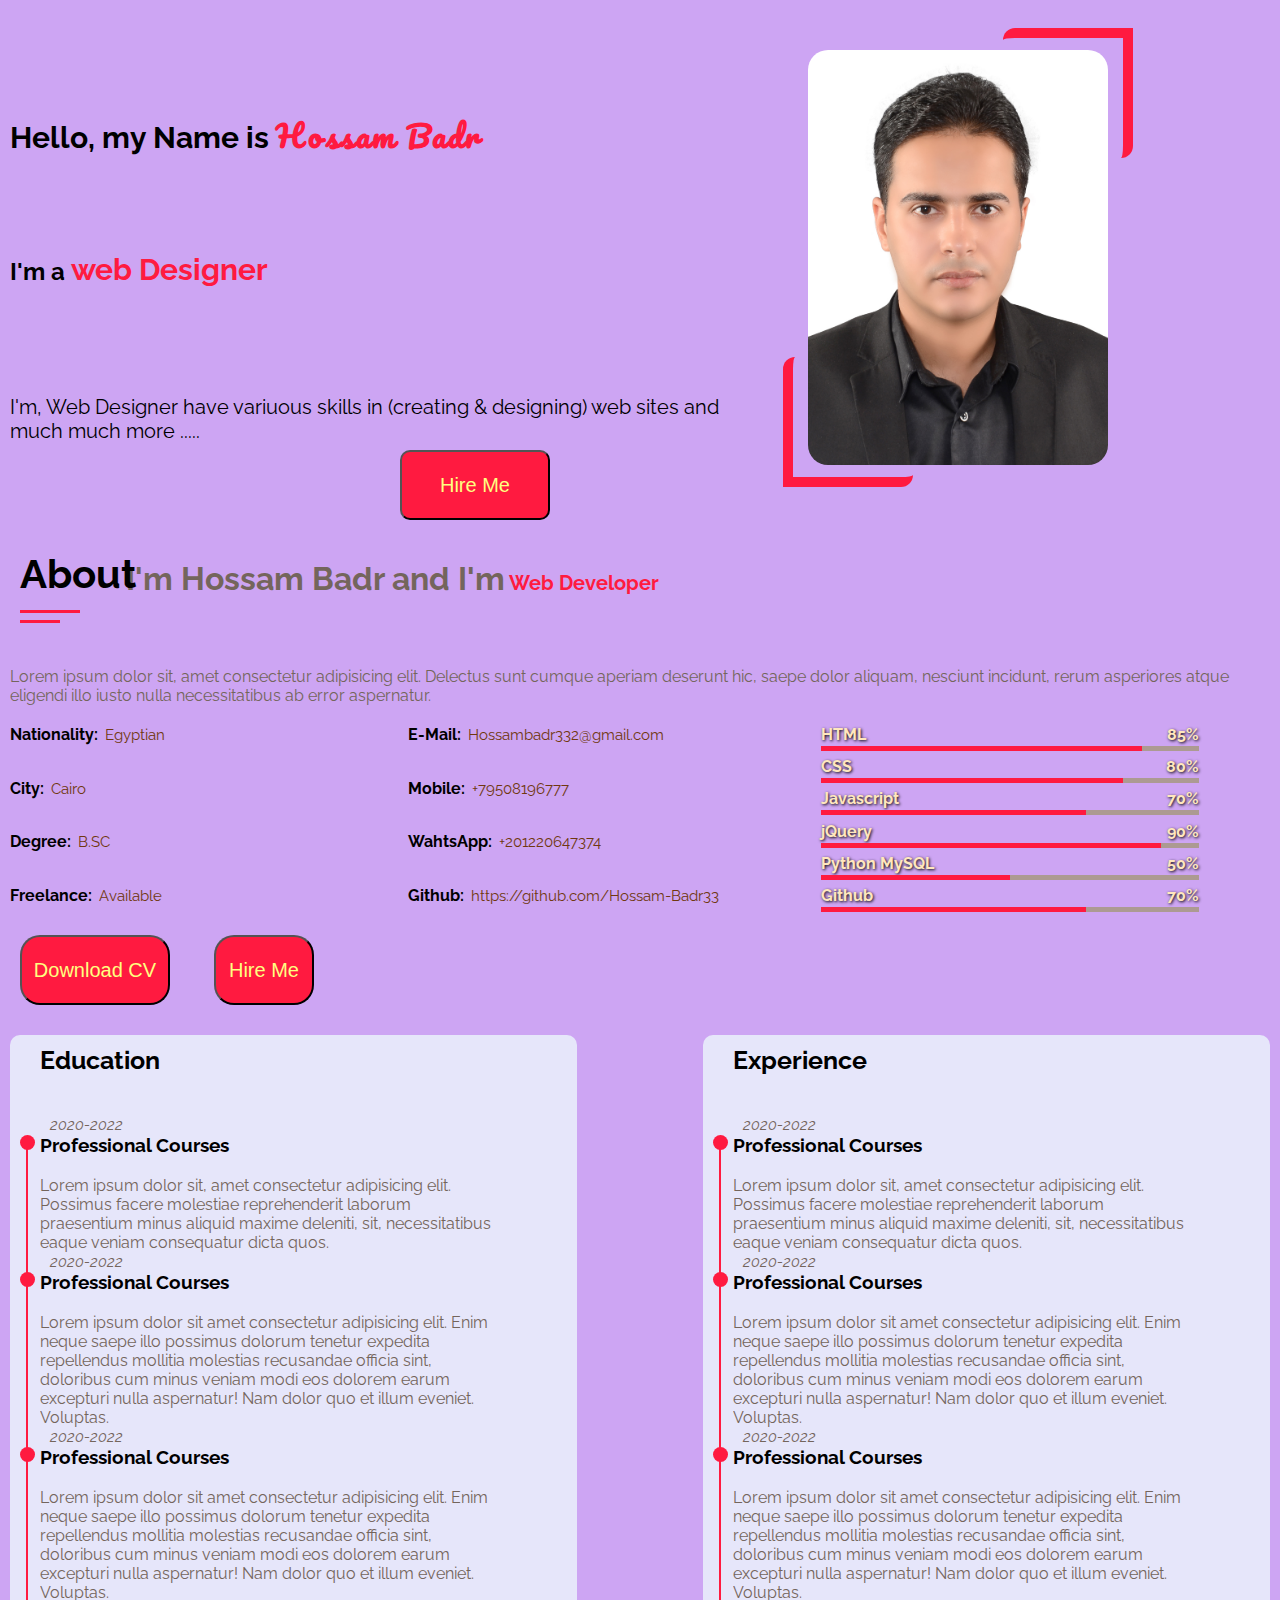
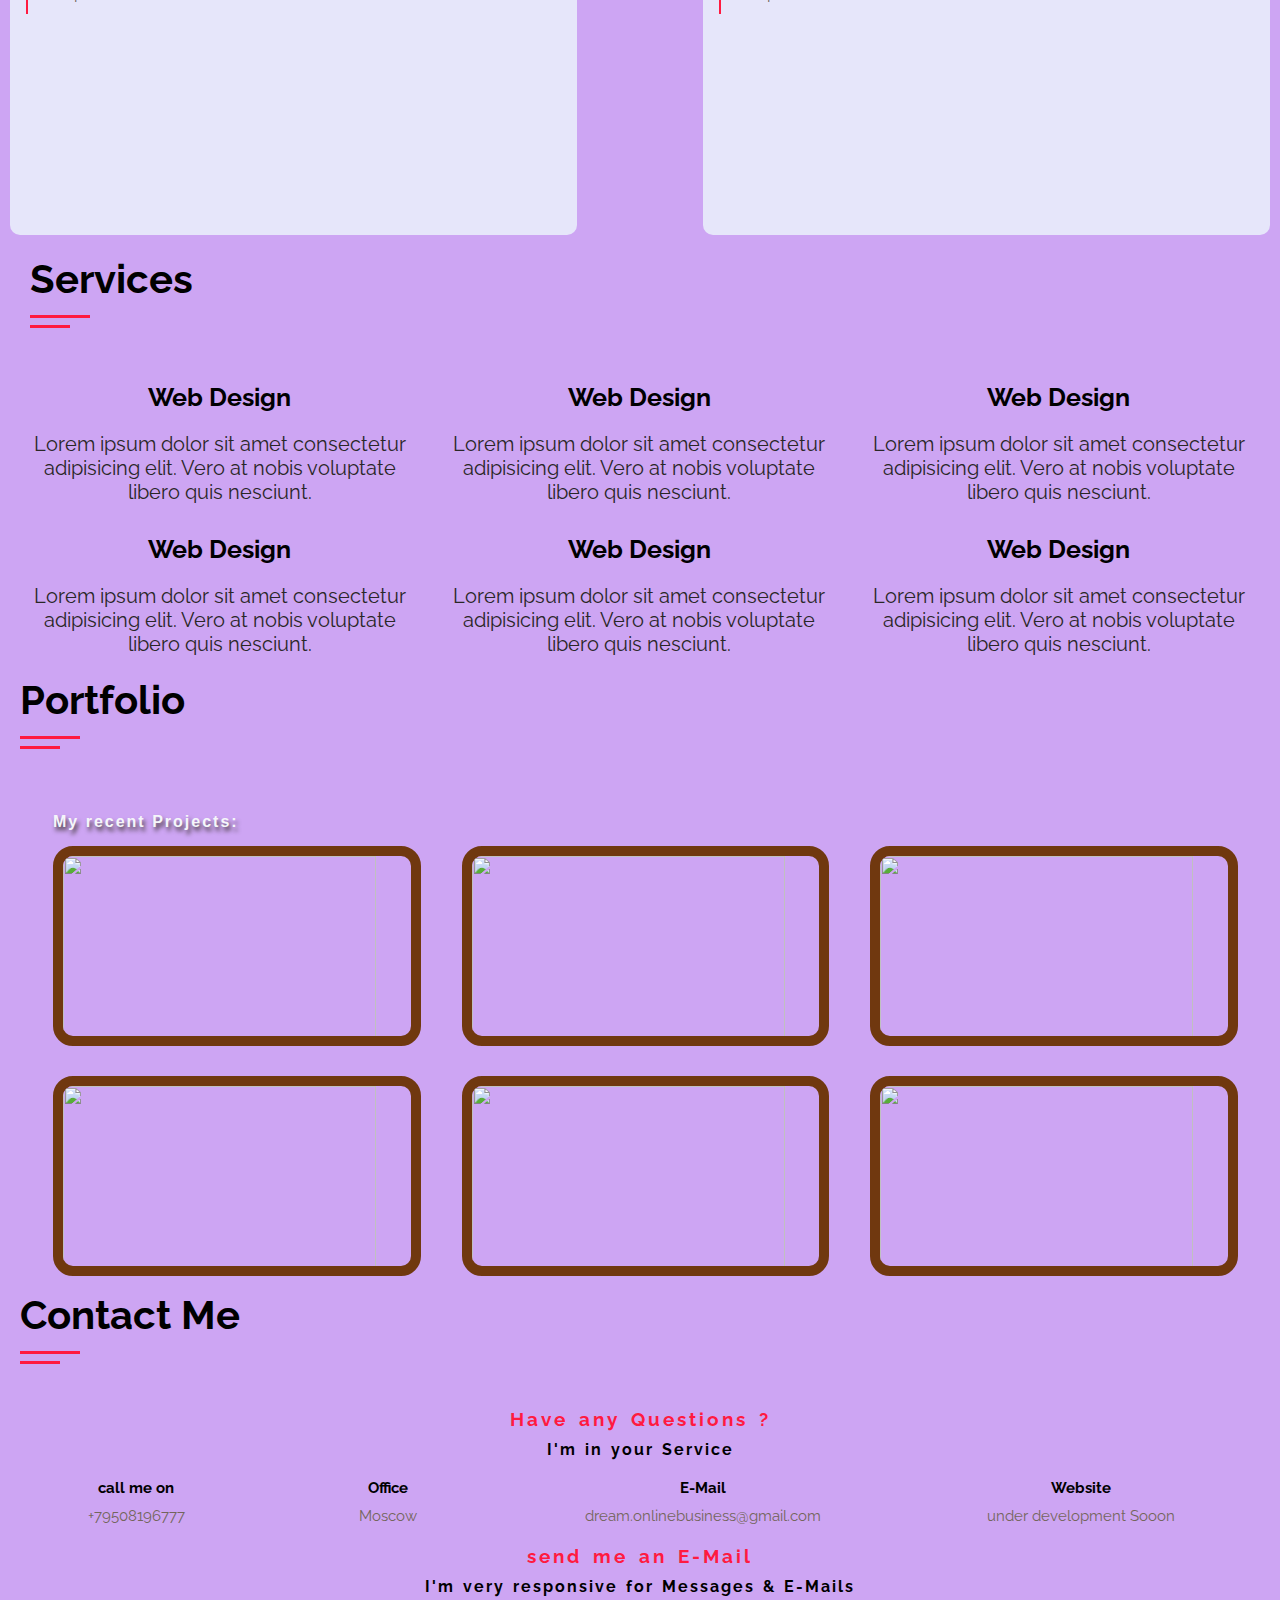
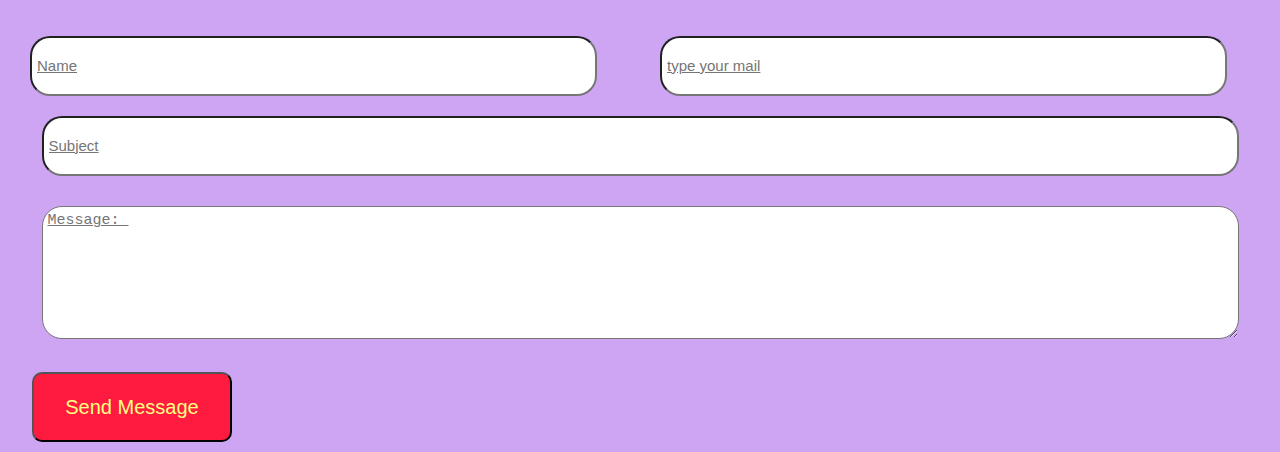
==== commit 80bcec7f: "add media-query for max-width: 768px" ====
--- a/7-my responsive web Personal Portfolio/index.html
+++ b/7-my responsive web Personal Portfolio/index.html
@@ -214,8 +214,6 @@
               <h4 class="service-item-head">web design</h4>
               <p class="service-item-description">Lorem ipsum dolor sit amet consectetur adipisicing elit. Vero at nobis voluptate libero quis nesciunt.</p>
             </div>
-          </div>
-          <div class="services-container flex">
             <div class="services-item">
               <i class="fa-brands fa-html5"></i>
               <h4 class="service-item-head">web design</h4>
--- a/7-my responsive web Personal Portfolio/styles/style.css
+++ b/7-my responsive web Personal Portfolio/styles/style.css
@@ -10,6 +10,7 @@
   --words-no-3: #ff1a40;
   --words-no-4: #ac9a92;
   --words-no-5: #74655c;
+  --words-no-6: #f5f6fa;
 }
 * {
   padding: 0;
@@ -353,113 +354,71 @@
   text-shadow: 1px 1px 3px #000;
   position: relative;
 }
+.skill1::before,
+.skill2::before,
+.skill3::before,
+.skill4::before,
+.skill5::before,
+.skill6::before {
+  content: "";
+  position: absolute;
+  background-color: var(--words-no-3);
+  height: 5px;
+  top: 21px;
+}
+.skill1::after,
+.skill2::after,
+.skill3::after,
+.skill4::after,
+.skill5::after,
+.skill6::after {
+  content: "";
+  position: absolute;
+  background-color: var(--words-no-4);
+  height: 5px;
+  top: 21px;
+}
 .skill1::before {
-  content: "";
-  position: absolute;
-  background-color: var(--words-no-3);
-  width: 272px;
-  height: 5px;
-  left: 1px;
-  top: 21px;
+  width: 85%;
 }
 .skill1::after {
-  content: "";
-  position: absolute;
-  background-color: var(--words-no-4);
-  width: 48px;
-  height: 5px;
-  left: 273px;
-  top: 21px;
+  width: 15%;
+  left: 85%;
 }
 .skill2::before {
-  content: "";
-  position: absolute;
-  background-color: var(--words-no-3);
-  width: 256px;
-  height: 5px;
-  left: 1px;
-  top: 21px;
+  width: 80%;
 }
 .skill2::after {
-  content: "";
-  position: absolute;
-  background-color: var(--words-no-4);
-  width: 64px;
-  height: 5px;
-  left: 257px;
-  top: 21px;
+  width: 20%;
+  left: 80%;
 }
 .skill3::before {
-  content: "";
-  position: absolute;
-  background-color: var(--words-no-3);
-  width: 224px;
-  height: 5px;
-  left: 1px;
-  top: 21px;
+  width: 70%;
 }
 .skill3::after {
-  content: "";
-  position: absolute;
-  background-color: var(--words-no-4);
-  width: 96px;
-  height: 5px;
-  left: 225px;
-  top: 21px;
+  width: 30%;
+  left: 70%;
 }
 .skill4::before {
-  content: "";
-  position: absolute;
-  background-color: var(--words-no-3);
-  width: 288px;
-  height: 5px;
-  left: 1px;
-  top: 21px;
+  width: 90%;
 }
 .skill4::after {
-  content: "";
-  position: absolute;
-  background-color: var(--words-no-4);
-  width: 32px;
-  height: 5px;
-  left: 287px;
-  top: 21px;
+  width: 10%;
+  left: 90%;
 }
 .skill5::before {
-  content: "";
-  position: absolute;
-  background-color: var(--words-no-3);
-  width: 160px;
-  height: 5px;
-  left: 1px;
-  top: 21px;
+  width: 50%;
 }
 .skill5::after {
-  content: "";
-  position: absolute;
-  background-color: var(--words-no-4);
-  width: 160px;
-  height: 5px;
-  left: 162px;
-  top: 21px;
+  width: 50%;
+  left: 50%;
 }
 .skill6::before {
-  content: "";
-  position: absolute;
-  background-color: var(--words-no-3);
-  width: 224px;
-  height: 5px;
-  left: 1px;
-  top: 21px;
+  width: 70%;
 }
 .skill6::after {
-  content: "";
-  position: absolute;
-  background-color: var(--words-no-4);
-  width: 96px;
-  height: 5px;
-  left: 225px;
-  top: 21px;
+  width: 30%;
+  left: 70%;
 }
 /*.about-buttons*/
 .about-buttons .btn:first-of-type,
@@ -483,24 +442,23 @@
 .experience-container {
   height: 800px;
   flex: 0 0 45%;
+  position: relative;
   background-color: lavender;
   border-radius: 10px;
+}
+.education-container::after,
+.experience-container::after {
+  content: "";
+  position: absolute;
+  background-color: var(--words-no-3);
+  width: 2px;
+  height: 58%;
+  top: 104px;
+  left: 16px;
 }
 .about-education {
   flex: 0 0 90%;
   max-width: 90%;
-  position: relative;
-  left: 30px;
-  height: 89%;
-}
-.about-education::after {
-  content: "";
-  position: absolute;
-  background-color: var(--words-no-3);
-  width: 2px;
-  height: 88%;
-  top: 104px;
-  left: 16px;
 }
 .about-education .education-header {
   font-size: 25px;
@@ -545,9 +503,24 @@
   -webkit-line-clamp: 7; /* number of lines to show */
   -webkit-box-orient: vertical;
 }
+.education-section:last-child {
+  position: relative;
+}
+.education-section:last-child .edSecContent::after {
+  content: "";
+  position: absolute;
+  background-color: var(--words-no-3);
+  width: 2px;
+  height: 90%;
+  top: 29px;
+  left: -14px;
+}
 /*.services*/
 .services {
   transition: all 0.3s ease;
+}
+.services .services-container {
+  flex-wrap: wrap;
 }
 .services-item {
   flex: 0 0 33.3%;
@@ -589,8 +562,11 @@
   margin-left: 53px;
 }
 .portfolio-container-header {
-  font-family: Impact, Haettenschweiler, "Arial Narrow Bold", sans-serif;
-  color: var(--words-no-5);
+  font-family: "Trebuchet MS", "Lucida Sans Unicode", "Lucida Grande",
+    "Lucida Sans", Arial, sans-serif;
+  color: var(--words-no-6);
+  letter-spacing: 2px;
+  text-shadow: 2px 4px 4px rgb(68, 59, 59);
   flex: 0 0 100%;
   max-width: 100%;
 }
@@ -802,7 +778,6 @@
   .about-header {
     flex: 1 1 90%;
     max-width: 90%;
-    background-color: #ffff80;
   }
   .about-informations1 {
     flex-wrap: wrap;
@@ -816,56 +791,204 @@
     max-width: 53%;
   }
   .about-skills {
-    flex: 1 1 92%;
-    max-width: 92%;
+    flex: 0 0 75%;
+    max-width: 75%;
     height: 150px;
     margin-left: 0;
   }
   .about-skills * {
     height: 10px;
-  } 
-  /*.skill1::before {
-    width: 272px;
-  }
-  .skill1::after {
-    width: 48px;
-    left: 274px;
-  }
-  .skill2::before {
-    width: 80%;
-  }
-  .skill2::after {
-    width: 20%;
-    left: calc(320px + 10%);
-  }
-  .skill3::before {
-    width: 70%;
-  }
-  .skill3::after {
-    width: 30%;
-    left: calc(320px);
-  }
-  .skill4::before {
-    width: 90%;
-  }
-  .skill4::after {
-    width: 10%;
-    left: calc(320px + 20%);
-  }
-  .skill5::before {
-    width: 50%;
-  }
-  .skill5::after {
-    width: 50%;
-    left: calc(320px - 25%);
-  }
-  */
+  }
   .about-buttons {
     position: relative;
-    top: 44px;
-    right: 6px;
+    top: -28px;
+    right: -304px;
   }
   .about-buttons .btn {
-    height: 40px; 
-  }
-}
+    height: 40px;
+    position: absolute;
+  }
+  .about-buttons .btn:first-child {
+    top: -60px;
+    left: 27%;
+  }
+  .about-buttons .btn:last-child {
+    top: -12px;
+    left: 31%;
+  }
+  .about-educEx {
+    margin-top: 83px;
+  }
+  .contact-items {
+    flex-wrap: wrap;
+  }
+  .contact-item1,
+  .contact-item2,
+  .contact-item3,
+  .contact-item4 {
+    flex: 1 1 50%;
+    max-width: 50%;
+  }
+  @media screen and (max-width: 767px) {
+    .sections {
+      left: 10px;
+      width: 767px;
+    }
+    .home {
+      height: 50%;
+      margin-bottom: 100px;
+    }
+    .home-text {
+      flex: 0 0 76%;
+      max-width: 76%;
+      display: flex;
+      justify-content: center;
+      align-content: space-between;
+    }
+    .home-text .home-head1 {
+      font-size: 24px;
+    }
+    .home-text .home-head2 {
+      font-size: 19px;
+      animation: job 2s infinite ease-in-out;
+    }
+    .home-text .home-head2 .home-job {
+      font-size: 22px;
+    }
+    @keyframes job {
+      0% {
+        transform: translateX(-7%);
+      }
+      50% {
+        transform: translateX(12%);
+      }
+      100% {
+        transform: translateX(-7%);
+      }
+    }
+    .home-name {
+      display: inline-block;
+    }
+    .home-text .home-paragraph {
+      font-size: 18px;
+      margin-top: -80px;
+    }
+    .home-img {
+      flex: 0 0 24%;
+      max-width: 24%;
+    }
+    .image-container {
+      width: 221px;
+      right: -70%;
+    }
+    .image-container .my-image {
+      width: 150px;
+    }
+    .btn {
+      width: 90px;
+      font-size: 16px;
+    }
+    .home-hire {
+      top: 6%;
+    }
+    .about {
+      width: 140%;
+    }
+    .about .about-header {
+      flex: 1 1 95%;
+      max-width: 95%;
+      font-size: 1.4rem;
+    }
+    .about-paragraph {
+      flex: 1 1 95%;
+      max-width: 95%;
+      font-size: 0.9rem;
+    }
+    .about-skills {
+      margin-top: 10px;
+    }
+    .about .buttons {
+      display: none;
+    }
+    .about-personal {
+      flex: 1 1 40;
+      max-width: 40%;
+    }
+    .about-informations2 {
+      flex: 1 1 55;
+      max-width: 55%;
+    }
+    .about-personal li,
+    .about-informations2 li {
+      font-size: 0.8rem;
+    }
+    .personal-items,
+    .informations2-items {
+      font-size: 0.8rem;
+    }
+    .about-skills {
+      flex: 1 1 90%;
+      max-width: 90%;
+    }
+    .about-educEx .education-container,
+    .about-educEx .experience-container {
+      height: 725px;
+    }
+    .about-educEx .education-container .about-education .edSecHeader,
+    .about-educEx
+      .experience-container
+      .about-education
+      .education-section
+      .edSecHeader {
+      font-size: 0.9rem;
+    }
+    .about-educEx .education-container .about-education .edSecContent,
+    .about-educEx
+      .experience-container
+      .about-education
+      .education-section
+      .edSecContent {
+      font-size: 0.8rem;
+    }
+    .services {
+      width: 140%;
+    }
+    .services .services-container {
+      flex-wrap: wrap;
+    }
+    .services .services-container .services-item {
+      flex: 1 1 50%;
+      max-width: 50%;
+    }
+    .services .services-container .services-item .service-item-head {
+      font-size: 1.3rem;
+    }
+    .services .services-container .services-item .service-item-description {
+      font-size: 1.1rem;
+    }
+    .portfolio {
+      width: 140%;
+    }
+    .portfolio .portfolio-container .portfolio-item {
+      flex: 1 1 50%;
+      max-width: 50%;
+    }
+    .contact {
+      width: 140%;
+    }
+    .contact .contact-container .contact-items .contact-item1 p,
+    .contact .contact-container .contact-items .contact-item2 p,
+    .contact .contact-container .contact-items .contact-item3 p,
+    .contact .contact-container .contact-items .contact-item4 p {
+      font-size: 0.8rem;
+    }
+    .contact .contact-container .contact-container-content2 {
+      font-size: .9rem;
+    }
+    .contact .contact-container .contact-form .form-button {
+      width:113px;
+      height: 60px;
+      font-size: .9rem;
+    }
+  }
+}
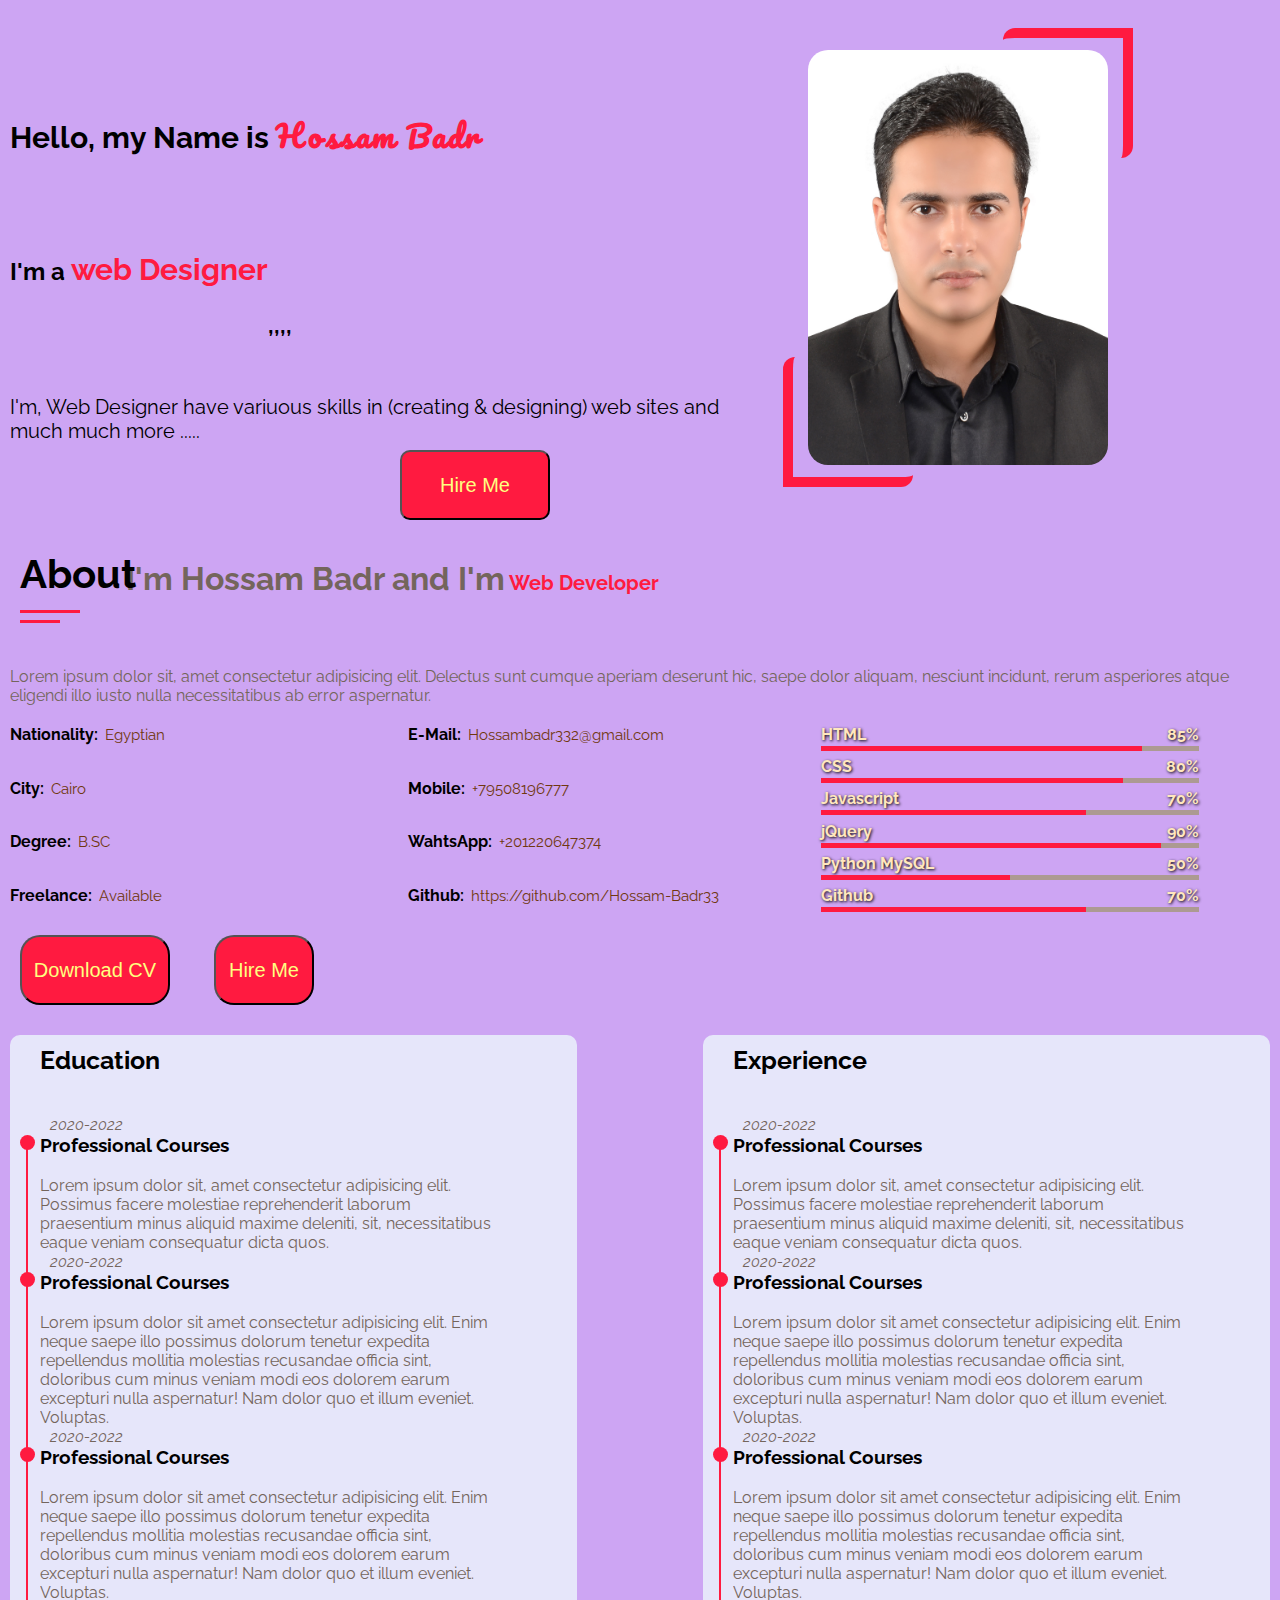
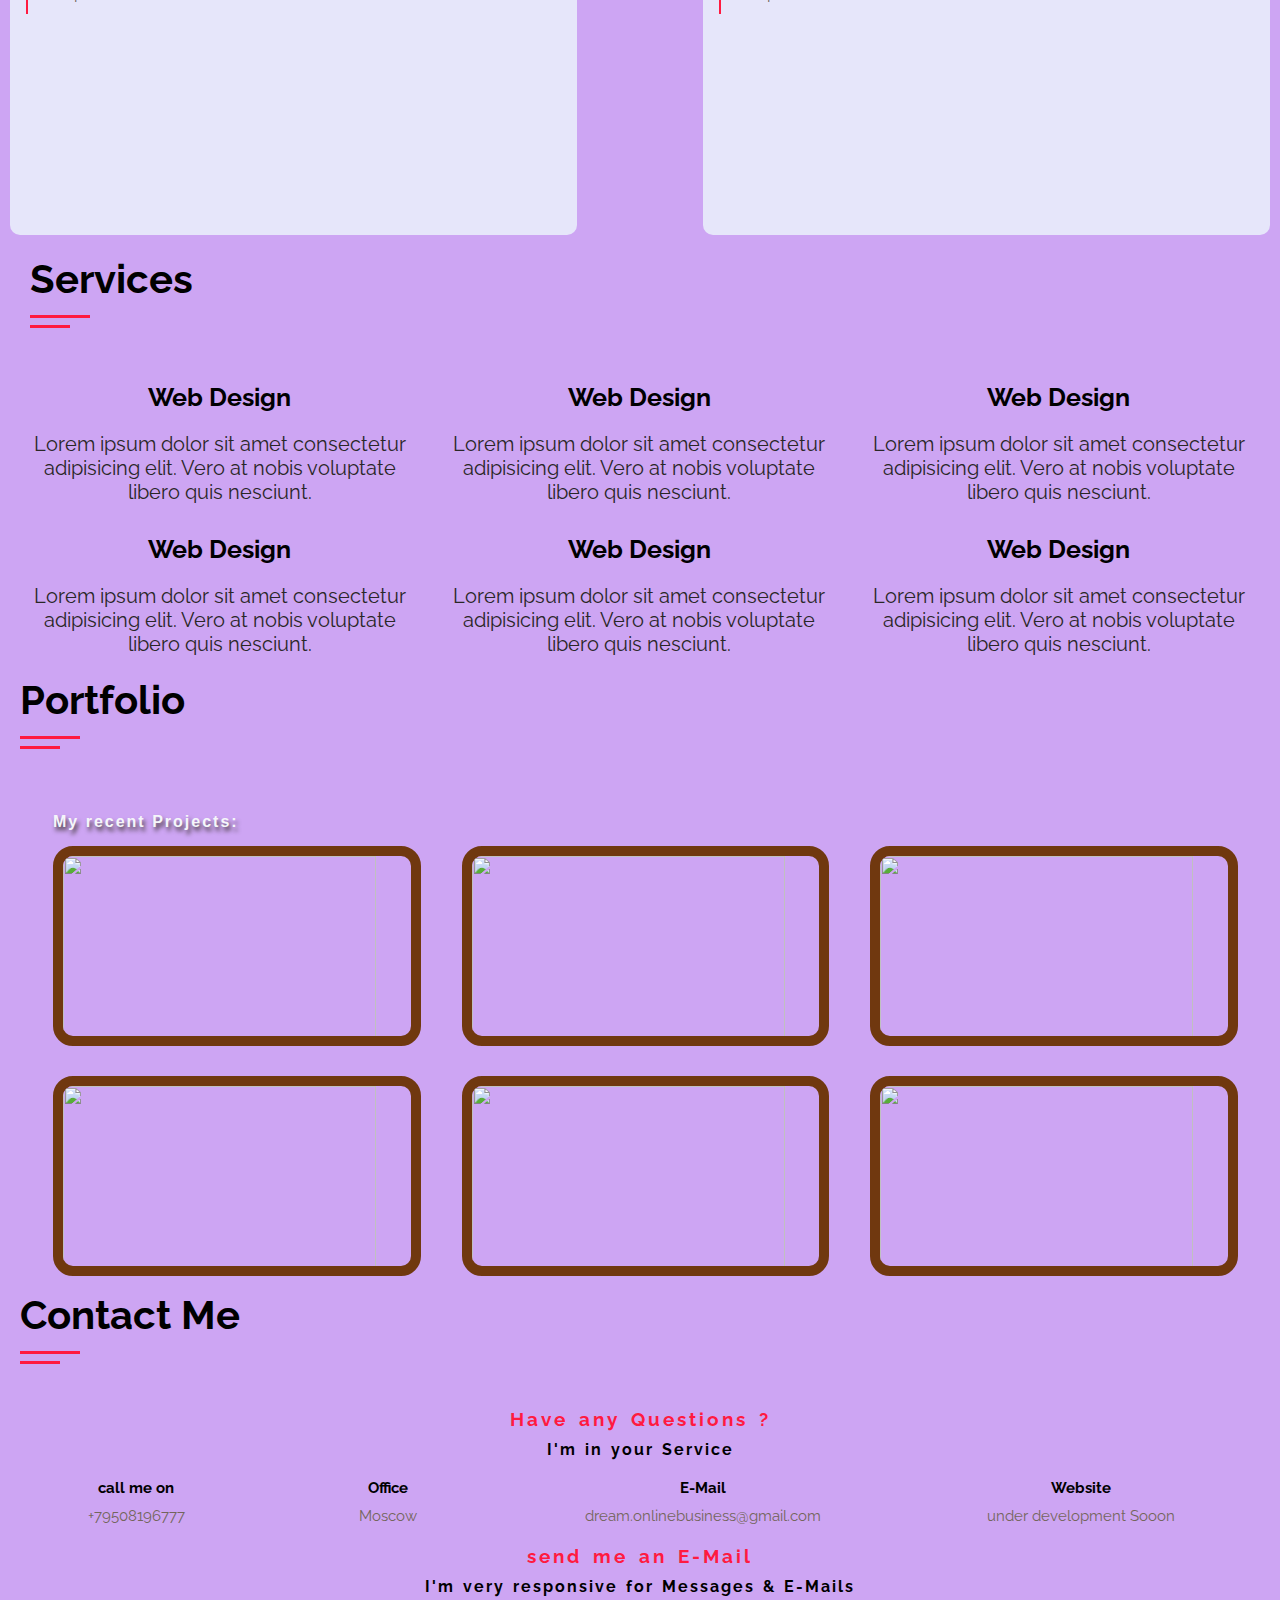
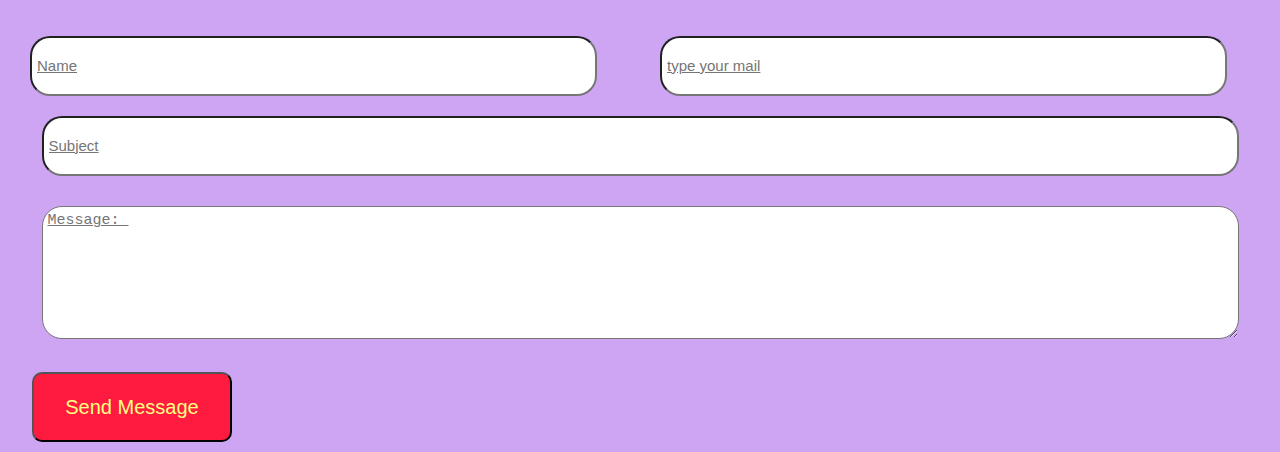
==== commit 3587d3c1: "add media query max-width:480px" ====
--- a/7-my responsive web Personal Portfolio/index.html
+++ b/7-my responsive web Personal Portfolio/index.html
@@ -62,6 +62,7 @@
             <h2 class="home-head2">
               I'm a <span class="home-job color">web Designer</span>
             </h2>
+            <h2 class="head3">,,,,</h2>
             <p class="home-paragraph">
               I'm, Web Designer have variuous skills in (creating & designing)
               web sites and much much more .....
--- a/7-my responsive web Personal Portfolio/styles/style.css
+++ b/7-my responsive web Personal Portfolio/styles/style.css
@@ -117,7 +117,7 @@
   border-right: 4px solid var(--words-no-3);
   width: 40px;
   height: 40px;
-  bottom: 532px;
+  top: 70px;
   right: 14px;
 }
 .aside .aside-nav {
@@ -531,6 +531,10 @@
 .services-item:hover {
   box-shadow: 0 0 20px var(--bg-grade-I);
 }
+.services-item:hover i {
+  color: var(--bg-grade-I);
+  background-color: var(--words-no-3);
+}
 .services-item i {
   font-size: 25px;
   color: var(--words-no-3);
@@ -538,12 +542,7 @@
   height: 50px;
   line-height: 50px;
   border-radius: 50%;
-  cursor: pointer;
   transition: all 0.3s ease-in;
-}
-.services-item i:hover {
-  color: var(--bg-grade-I);
-  background-color: var(--words-no-3);
 }
 .service-item-head {
   font-size: 25px;
@@ -879,7 +878,7 @@
     }
     .image-container {
       width: 221px;
-      right: -70%;
+      right: -58%;
     }
     .image-container .my-image {
       width: 150px;
@@ -889,7 +888,7 @@
       font-size: 16px;
     }
     .home-hire {
-      top: 6%;
+      top: 5%;
     }
     .about {
       width: 140%;
@@ -991,4 +990,84 @@
       font-size: .9rem;
     }
   }
-}
+  @media screen and (max-width: 480px) {
+    .main-page {
+      width: 100%;
+    }
+    .sections {
+      width: 480px;
+      left: 25px;
+    }
+    .home {
+      flex: 1 1 90%;
+      max-width: 90%;
+      height: 300px;
+    }
+    .home-img {
+      display: none;
+    }
+    .home-text {
+      flex: 0 0 100%;
+      max-width: 100%;
+    }
+    .home-hire {
+      top: 5.5%;
+    }
+  }
+  .about, .services, .portfolio, .contact {
+    flex: 1 1 100%;
+    max-width: 100%;
+  }
+  .about .about-header {
+    font-size: 1.2rem;
+  }
+  .about .personal-informations .about-informations1 {
+    flex: 0 0 97%;
+    max-width: 97%;
+  }
+  .about .about-header .about-job {
+    display: block;
+  }
+  .about .about-educEx {
+    margin-top: 95px;
+    flex-wrap: wrap;
+  }
+  .education-container, .experience-container {
+    flex: 0 0 92%;
+    max-width: 92%;;
+  }
+  .education-container {
+    margin-bottom: 5px;
+  }
+  .services .services-container .services-item {
+    flex: 0 0 90%;
+    max-width: 90%;
+  }
+  .portfolio, .contact {
+    width: auto;
+  }
+  .portfolio .portfolio-container {
+    margin-left: 20px;
+  }
+  .portfolio .portfolio-container .portfolio-item {
+    flex: 0 0 90%;
+    max-width: 90%;
+  }
+  .contact .contact-container .contact-items .contact-item1 ,
+    .contact .contact-container .contact-items .contact-item2 ,
+    .contact .contact-container .contact-items .contact-item3 ,
+    .contact .contact-container .contact-items .contact-item4 {
+      flex: 0 0 100%;
+      max-width: 100%;
+    }
+    .contact-form .form-name, .contact-form .form-mail {
+      flex: 0 0 100%;
+      max-width: 100%;
+    }
+    .form-name input, .form-mail input {
+      margin-top: auto;
+    }
+    .form-subject input {
+      width: 90%;
+    }
+}
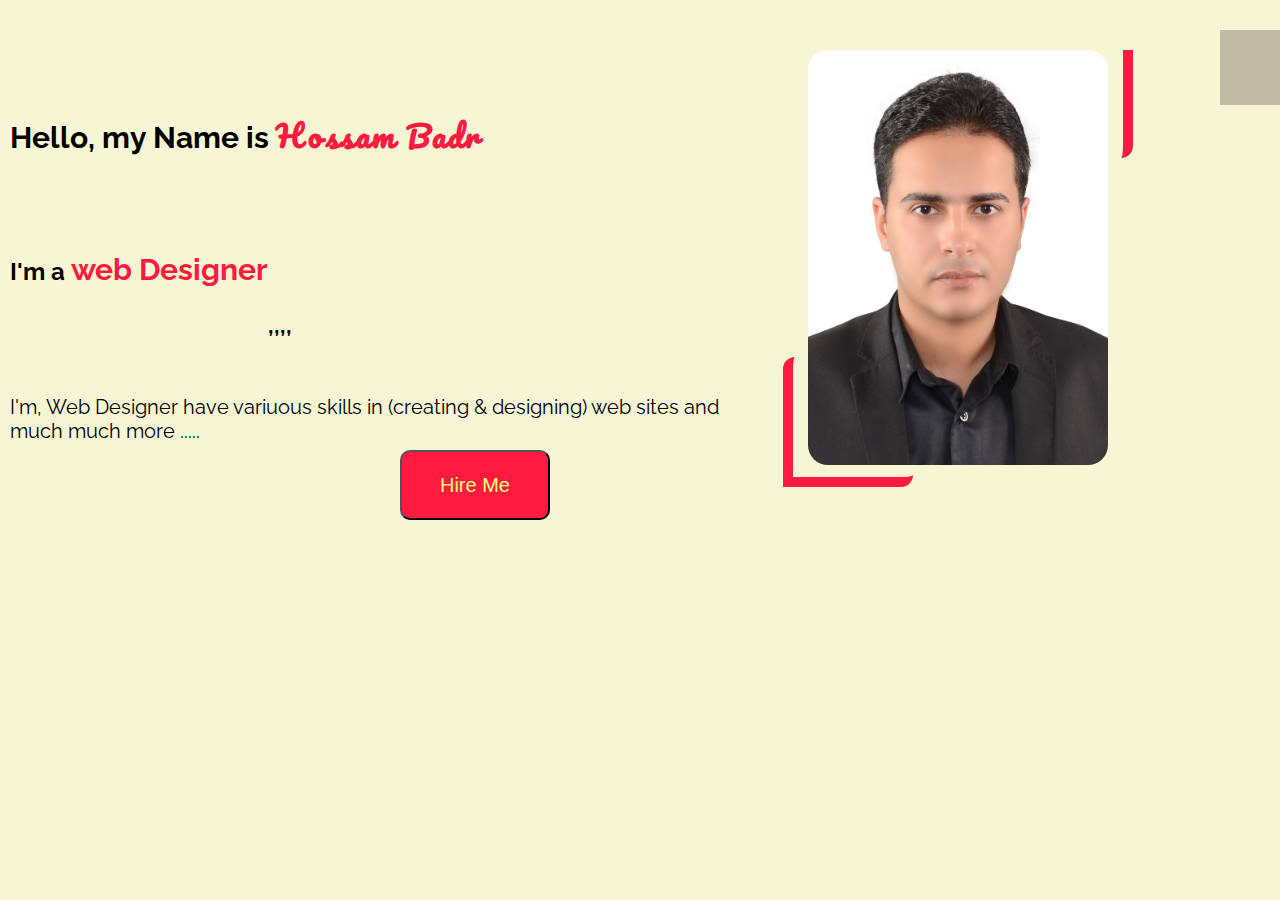
==== commit ace28a87: "jQuery => light moon mode, changing color scheme and move through different sections" ====
--- a/7-my responsive web Personal Portfolio/index.html
+++ b/7-my responsive web Personal Portfolio/index.html
@@ -13,8 +13,27 @@
       referrerpolicy="no-referrer"
     />
     <link rel="stylesheet" href="styles/style.css" />
+    <link rel="stylesheet" href="styles/color1.css" class="link-colors"/>
   </head>
   <body>
+    <div class="control-color-light reduce-width">
+      <div class="control-light-container">
+        <div class="fa-light">
+          <i class="fa fa-sun fa-lg" aria-hidden="true"></i>
+        </div>
+        <div class="fa-control">
+          <i class="fa-solid fa-cog fa-spin fa-lg"></i>
+        </div>
+        
+      </div>
+      <div class="control-color-container">
+        <span class="control-color-item choose-color1" data-link="styles/color1.css"></span>
+        <span class="control-color-item choose-color2" data-link="styles/color2.css"></span>
+        <span class="control-color-item choose-color3" data-link="styles/color3.css"></span>
+        <span class="control-color-item choose-color4" data-link="styles/color4.css"></span>
+        <span class="control-color-item choose-color5" data-link="styles/color5.css"></span>
+      </div>
+    </div>
     <div class="main-page">
       <!--==============aside start============-->
       <div class="aside">
@@ -23,23 +42,23 @@
         </div>
         <ul class="aside-nav">
           <li class="padding">
-            <a href=""><i class="fa-solid fa-house"></i><span>Home</span></a>
-          </li>
-          <li class="padding">
-            <a href=""><i class="fa-brands fa-adn"></i><span>About</span></a>
-          </li>
-          <li class="padding">
-            <a href=""
+            <a href="#home" class="color-scheme" data-scroll="home"><i class="fa-solid fa-house"></i><span>Home</span></a>
+          </li>
+          <li class="padding">
+            <a href="#about" class="color-scheme" data-scroll="about"><i class="fa-brands fa-adn"></i><span>About</span></a>
+          </li>
+          <li class="padding">
+            <a href="#services" class="color-scheme" data-scroll="services"
               ><i class="fa-solid fa-display"></i><span>Services</span></a
             >
           </li>
           <li class="padding">
-            <a href=""
+            <a href="#portfolio" class="color-scheme" data-scroll="portfolio"
               ><i class="fa-solid fa-images"></i><span>Portfolio</span></a
             >
           </li>
           <li class="padding">
-            <a href=""
+            <a href="#contact" class="color-scheme" data-scroll="contact"
               ><i class="fa-solid fa-mobile-screen"></i
               ><span>Contact Me</span></a
             >
@@ -83,12 +102,12 @@
         </section>
         <!--============Home End==========-->
         <!--============About Start==========-->
-        <section class="about flex">
+        <section class="about flex hidden">
           <h1 class="section-header">About</h1>
-          <h1 class="about-header padding">
+          <h1 class="about-header moon-color padding">
             I'm Hossam Badr and I'm<span class="about-job"> Web Developer</span>
           </h1>
-          <p class="about-paragraph padding">
+          <p class="about-paragraph moon-color padding">
             Lorem ipsum dolor sit, amet consectetur adipisicing elit. Delectus
             sunt cumque aperiam deserunt hic, saepe dolor aliquam, nesciunt
             incidunt, rerum asperiores atque eligendi illo iusto nulla
@@ -97,51 +116,51 @@
           <div class="personal-informations">
             <div class="about-informations1 flex padding">
               <ul class="about-personal">
-                <li>Nationality: <span class="personal-items">Egyptian</span></li>
-                <li>City: <span class="personal-items">Cairo</span></li>
-                <li>Degree: <span class="personal-items">B.SC</span></li>
-                <li>Freelance: <span class="personal-items">Available</span></li>
+                <li>Nationality: <span class="personal-items moon-color">Egyptian</span></li>
+                <li>City: <span class="personal-items moon-color">Cairo</span></li>
+                <li>Degree: <span class="personal-items moon-color">B.SC</span></li>
+                <li>Freelance: <span class="personal-items moon-color">Available</span></li>
               </ul>
               <ul class="about-informations2">
                 <li>
                   E-Mail:
-                  <span class="informations2-items">Hossambadr332@gmail.com</span>
+                  <span class="informations2-items moon-color">Hossambadr332@gmail.com</span>
                 </li>
                 <li>
-                  Mobile: <span class="informations2-items">+79508196777</span>
+                  Mobile: <span class="informations2-items moon-color">+79508196777</span>
                 </li>
                 <li>
-                  WahtsApp: <span class="informations2-items">+201220647374</span>
+                  WahtsApp: <span class="informations2-items moon-color">+201220647374</span>
                 </li>
                 <li>
                   Github:
-                  <span class="informations2-items"
+                  <span class="informations2-items moon-color"
                     >https://github.com/Hossam-Badr33</span
                   >
                 </li>
               </ul>
               <div class="about-skills">
-                <div class="skill1 flex">
+                <div class="skill1 flex moon-color">
                   <h4>HTML</h4>
                   <span>85%</span>
                 </div>
-                <div class="skill2 flex">
+                <div class="skill2 flex moon-color">
                   <h4>CSS</h4>
                   <span>80%</span>
                 </div>
-                <div class="skill3 flex">
+                <div class="skill3 flex moon-color">
                   <h4>Javascript</h4>
                   <span>70%</span>
                 </div>
-                <div class="skill4 flex">
+                <div class="skill4 flex moon-color">
                   <h4>jQuery</h4>
                   <span>90%</span>
                 </div>
-                <div class="skill5 flex">
+                <div class="skill5 flex moon-color">
                   <h4>Python MySQL</h4>
                   <span>50%</span>
                 </div>
-                <div class="skill6 flex">
+                <div class="skill6 flex moon-color">
                   <h4>Github</h4>
                   <span>70%</span>
                 </div>
@@ -158,19 +177,19 @@
             <div class="about-education ">
               <h2 class="education-header">Education</h2>
               <section class="education-section">
-                <i class="fa fa-calendar" aria-hidden="true"><span>2020-2022</span> </i>
-                <h3 class="edSecHeader">Professional Courses</h3>
-                <p class="edSecContent">Lorem ipsum dolor sit, amet consectetur adipisicing elit. Possimus facere molestiae reprehenderit laborum praesentium minus aliquid maxime deleniti, sit, necessitatibus eaque veniam consequatur dicta quos.</p>
-              </section>
-              <section class="education-section">
-                <i class="fa fa-calendar" aria-hidden="true"><span>2020-2022</span> </i>
-                <h3 class="edSecHeader">Professional Courses</h3>
-                <p class="edSecContent">Lorem ipsum dolor sit amet consectetur adipisicing elit. Enim neque saepe illo possimus dolorum tenetur expedita repellendus mollitia molestias recusandae officia sint, doloribus cum minus veniam modi eos dolorem earum excepturi nulla aspernatur! Nam dolor quo et illum eveniet. Voluptas.</p>
-              </section>
-              <section class="education-section">
-                <i class="fa fa-calendar" aria-hidden="true"><span>2020-2022</span> </i>
-                <h3 class="edSecHeader">Professional Courses</h3>
-                <p class="edSecContent">Lorem ipsum dolor sit amet consectetur adipisicing elit. Enim neque saepe illo possimus dolorum tenetur expedita repellendus mollitia molestias recusandae officia sint, doloribus cum minus veniam modi eos dolorem earum excepturi nulla aspernatur! Nam dolor quo et illum eveniet. Voluptas.</p>
+                <i class="fa fa-calendar" aria-hidden="true"><span >2020-2022</span> </i>
+                <h3 class="edSecHeader">Professional Courses</h3>
+                <p class="edSecContent ">Lorem ipsum dolor sit, amet consectetur adipisicing elit. Possimus facere molestiae reprehenderit laborum praesentium minus aliquid maxime deleniti, sit, necessitatibus eaque veniam consequatur dicta quos.</p>
+              </section>
+              <section class="education-section">
+                <i class="fa fa-calendar" aria-hidden="true"><span >2020-2022</span> </i>
+                <h3 class="edSecHeader">Professional Courses</h3>
+                <p class="edSecContent ">Lorem ipsum dolor sit amet consectetur adipisicing elit. Enim neque saepe illo possimus dolorum tenetur expedita repellendus mollitia molestias recusandae officia sint, doloribus cum minus veniam modi eos dolorem earum excepturi nulla aspernatur! Nam dolor quo et illum eveniet. Voluptas.</p>
+              </section>
+              <section class="education-section">
+                <i class="fa fa-calendar" aria-hidden="true"><span >2020-2022</span> </i>
+                <h3 class="edSecHeader">Professional Courses</h3>
+                <p class="edSecContent ">Lorem ipsum dolor sit amet consectetur adipisicing elit. Enim neque saepe illo possimus dolorum tenetur expedita repellendus mollitia molestias recusandae officia sint, doloribus cum minus veniam modi eos dolorem earum excepturi nulla aspernatur! Nam dolor quo et illum eveniet. Voluptas.</p>
               </section>
             </div>
           </div>
@@ -178,66 +197,66 @@
             <div class="about-education ">
               <h2 class="education-header">Experience</h2>
               <section class="education-section">
-                <i class="fa fa-calendar" aria-hidden="true"><span>2020-2022</span> </i>
-                <h3 class="edSecHeader">Professional Courses</h3>
-                <p class="edSecContent">Lorem ipsum dolor sit, amet consectetur adipisicing elit. Possimus facere molestiae reprehenderit laborum praesentium minus aliquid maxime deleniti, sit, necessitatibus eaque veniam consequatur dicta quos.</p>
-              </section>
-              <section class="education-section">
-                <i class="fa fa-calendar" aria-hidden="true"><span>2020-2022</span> </i>
-                <h3 class="edSecHeader">Professional Courses</h3>
-                <p class="edSecContent">Lorem ipsum dolor sit amet consectetur adipisicing elit. Enim neque saepe illo possimus dolorum tenetur expedita repellendus mollitia molestias recusandae officia sint, doloribus cum minus veniam modi eos dolorem earum excepturi nulla aspernatur! Nam dolor quo et illum eveniet. Voluptas.</p>
-              </section>
-              <section class="education-section">
-                <i class="fa fa-calendar" aria-hidden="true"><span>2020-2022</span> </i>
-                <h3 class="edSecHeader">Professional Courses</h3>
-                <p class="edSecContent">Lorem ipsum dolor sit amet consectetur adipisicing elit. Enim neque saepe illo possimus dolorum tenetur expedita repellendus mollitia molestias recusandae officia sint, doloribus cum minus veniam modi eos dolorem earum excepturi nulla aspernatur! Nam dolor quo et illum eveniet. Voluptas.</p>
+                <i class="fa fa-calendar" aria-hidden="true"><span >2020-2022</span> </i>
+                <h3 class="edSecHeader">Professional Courses</h3>
+                <p class="edSecContent ">Lorem ipsum dolor sit, amet consectetur adipisicing elit. Possimus facere molestiae reprehenderit laborum praesentium minus aliquid maxime deleniti, sit, necessitatibus eaque veniam consequatur dicta quos.</p>
+              </section>
+              <section class="education-section">
+                <i class="fa fa-calendar" aria-hidden="true"><span >2020-2022</span> </i>
+                <h3 class="edSecHeader">Professional Courses</h3>
+                <p class="edSecContent ">Lorem ipsum dolor sit amet consectetur adipisicing elit. Enim neque saepe illo possimus dolorum tenetur expedita repellendus mollitia molestias recusandae officia sint, doloribus cum minus veniam modi eos dolorem earum excepturi nulla aspernatur! Nam dolor quo et illum eveniet. Voluptas.</p>
+              </section>
+              <section class="education-section">
+                <i class="fa fa-calendar" aria-hidden="true"><span >2020-2022</span> </i>
+                <h3 class="edSecHeader">Professional Courses</h3>
+                <p class="edSecContent ">Lorem ipsum dolor sit amet consectetur adipisicing elit. Enim neque saepe illo possimus dolorum tenetur expedita repellendus mollitia molestias recusandae officia sint, doloribus cum minus veniam modi eos dolorem earum excepturi nulla aspernatur! Nam dolor quo et illum eveniet. Voluptas.</p>
               </section>
             </div>
         </div>
         </section>
         <!--============About End==========-->
         <!--============Services start==========-->
-        <section class="services padding">
+        <section class="services padding hidden">
           <h1 class="services-header section-header">Services</h1>
           <div class="services-container flex">
             <div class="services-item">
               <i class="fas fa-mobile-alt"></i>
               <h4 class="service-item-head">web design</h4>
-              <p class="service-item-description">Lorem ipsum dolor sit amet consectetur adipisicing elit. Vero at nobis voluptate libero quis nesciunt.</p>
+              <p class="service-item-description moon-color">Lorem ipsum dolor sit amet consectetur adipisicing elit. Vero at nobis voluptate libero quis nesciunt.</p>
             </div>
             <div class="services-item">
               <i class="fas fa-desktop-alt"></i>
               <h4 class="service-item-head">web design</h4>
-              <p class="service-item-description">Lorem ipsum dolor sit amet consectetur adipisicing elit. Vero at nobis voluptate libero quis nesciunt.</p>
+              <p class="service-item-description moon-color">Lorem ipsum dolor sit amet consectetur adipisicing elit. Vero at nobis voluptate libero quis nesciunt.</p>
             </div>
             <div class="services-item">
               <i class='fas fa-palette'></i>
               <h4 class="service-item-head">web design</h4>
-              <p class="service-item-description">Lorem ipsum dolor sit amet consectetur adipisicing elit. Vero at nobis voluptate libero quis nesciunt.</p>
+              <p class="service-item-description moon-color">Lorem ipsum dolor sit amet consectetur adipisicing elit. Vero at nobis voluptate libero quis nesciunt.</p>
             </div>
             <div class="services-item">
               <i class="fa-brands fa-html5"></i>
               <h4 class="service-item-head">web design</h4>
-              <p class="service-item-description">Lorem ipsum dolor sit amet consectetur adipisicing elit. Vero at nobis voluptate libero quis nesciunt.</p>
+              <p class="service-item-description moon-color">Lorem ipsum dolor sit amet consectetur adipisicing elit. Vero at nobis voluptate libero quis nesciunt.</p>
             </div>
             <div class="services-item">
               <i class="fab fa-css3"></i>
               <h4 class="service-item-head">web design</h4>
-              <p class="service-item-description">Lorem ipsum dolor sit amet consectetur adipisicing elit. Vero at nobis voluptate libero quis nesciunt.</p>
+              <p class="service-item-description moon-color">Lorem ipsum dolor sit amet consectetur adipisicing elit. Vero at nobis voluptate libero quis nesciunt.</p>
             </div>
             <div class="services-item">
               <i class="fab fa-js"></i>
               <h4 class="service-item-head">web design</h4>
-              <p class="service-item-description">Lorem ipsum dolor sit amet consectetur adipisicing elit. Vero at nobis voluptate libero quis nesciunt.</p>
+              <p class="service-item-description moon-color">Lorem ipsum dolor sit amet consectetur adipisicing elit. Vero at nobis voluptate libero quis nesciunt.</p>
             </div>
           </div>
         </section>
         <!--============Services End==========-->
         <!--============Portfolio start==========-->
-        <section class="portfolio">
+        <section class="portfolio hidden">
             <h1 class="portfolio-header section-header">Portfolio</h1>
             <div class="portfolio-container flex">
-              <h4 class="portfolio-container-header">
+              <h4 class="portfolio-container-header moon-color">
                 My recent Projects:
               </h4>
               <div class="portfolio-item">
@@ -263,7 +282,7 @@
         <!--============Portfolio End==========-->
         <!--============Contact Start==========-->
         <section class="contact">
-          <h1 class="contact-header section-header">Contact Me</h1>
+          <h1 class="contact-header section-header hidden">Contact Me</h1>
           <div class="contact-container padding">
             <h3 class="contact-container-head1">Have any Questions ?</h3>
             <h4 class="contact-container-content1">I'm in your Service</h4>
@@ -271,22 +290,22 @@
               <div class="contact-item1">
                 <i class="fas fa-phone"></i>
                 <p>call me on</p>
-                <p>+79508196777</p>
+                <p class="moon-color">+79508196777</p>
               </div>
               <div class="contact-item2">
                 <i class="fa-solid fa-location-dot"></i>
                 <p>Office</p>
-                <p>Moscow</p>
+                <p class="moon-color">Moscow</p>
               </div>
               <div class="contact-item3">
                 <i class="fa fa-envelope" aria-hidden="true"></i>
                 <p>E-Mail</p>
-                <p>dream.onlinebusiness@gmail.com</p>
+                <p class="moon-color">dream.onlinebusiness@gmail.com</p>
               </div>
               <div class="contact-item4">
                 <i class="fa fa-globe" area-hidden="true"></i>
                 <p>Website</p>
-                <p>under development <span>Sooon</span></p>
+                <p class="moon-color">under development <span>Sooon</span></p>
               </div>
             </div>
             <h3 class="contact-container-head2">send me an E-Mail</h3>
--- a/7-my responsive web Personal Portfolio/styles/style.css
+++ b/7-my responsive web Personal Portfolio/styles/style.css
@@ -4,13 +4,12 @@
 :root {
   --bg-grade-I: #ffe7be;
   --bg-grade-II: #ffff80;
-  --bg-grade-III: #cda5f3;
+  --bg-grade-III: #f6f6d5;
   --words-no-1: #660000;
   --words-no-2: #70380f;
-  --words-no-3: #ff1a40;
   --words-no-4: #ac9a92;
   --words-no-5: #74655c;
-  --words-no-6: #f5f6fa;
+  --words-no-6: #f5f6fa !important;
 }
 * {
   padding: 0;
@@ -25,8 +24,8 @@
 .padding {
   padding: 10px;
 }
-.color {
-  color: var(--words-no-3);
+.color-scheme {
+  color: var(--main-color);
 }
 .flex {
   display: flex;
@@ -35,6 +34,7 @@
   font-size: 40px;
   padding-bottom: 60px;
   position: relative;
+  width: 100%;
   left: 20px;
 }
 .section-header::before {
@@ -42,7 +42,7 @@
   position: absolute;
   width: 60px;
   height: 3px;
-  background-color: var(--words-no-3);
+  background-color: var(--main-color);
   top: 60px;
   left: 0px;
 }
@@ -51,30 +51,96 @@
   position: absolute;
   width: 40px;
   height: 3px;
-  background-color: var(--words-no-3);
+  background-color: var(--main-color);
   top: 70px;
   left: 0px;
 }
 /*===============body================*/
+html {
+  scroll-behavior: smooth;
+}
 body {
   font-size: 16px;
   font-family: "Raleway", Geneva;
   background-color: var(--bg-grade-III);
 }
+.control-color-light {
+  height: 75px;
+  width: 200px;
+  position: fixed;
+  top: 30px;
+  right: 0;
+  z-index: 10;
+  background-color: var(--words-no-5);
+}
+.reduce-width {
+  opacity: 0.4;
+}
+.control-color-light .control-light-container,
+.control-color-light .control-color-container {
+  float: left;
+  width: 30%;
+  height: 100%;
+}
+.control-color-light .control-color-container {
+  width: 70%;
+  display: flex;
+  align-items: center;
+  justify-content: space-between;
+  padding: 5px;
+}
+.control-color-light .control-color-container .control-color-item {
+  flex: 0 0 18%;
+  max-width: 18%;
+  border-radius: 50%;
+  height: 45%;
+  border: 1px solid var(--words-no-6);
+  cursor: pointer;
+}
+.control-color-light .control-color-container .choose-color1 {
+  background-color: #ff1a40;
+}
+.control-color-light .control-color-container .choose-color2 {
+  background-color: #8a00d4;
+}
+.control-color-light .control-color-container .choose-color3 {
+  background-color: #f782c2;
+}
+.control-color-light .control-color-container .choose-color4 {
+  background-color: #9d4e15;
+}
+.control-color-light .control-color-container .choose-color5 {
+  background-color: #7d7d00;
+}
+.control-color-light .control-light-container .fa-light,
+.control-color-light .control-light-container .fa-control {
+  display: block;
+  width: 50%;
+  height: 50%;
+  text-align: center;
+  margin: auto;
+  border-radius: 50%;
+}
+.control-color-light .control-light-container .fa-light i,
+.control-color-light .control-light-container .fa-control i {
+  margin-top: 17px;
+  color: var(--words-no-6);
+  cursor: pointer;
+}
+.control-color-light .control-light-container .fa-light i {
+  color: var(--bg-grade-II);
+}
 .main-page {
   /* overflow-x: hidden; */
 }
 .btn {
   height: 70px;
   width: 150px;
-  background-color: var(--words-no-3);
+  background-color: var(--main-color);
   color: var(--bg-grade-II);
   font-size: 20px;
   border-radius: 10px;
   cursor: pointer;
-}
-.hidden {
-  display: none;
 }
 /*.aside*/
 .aside {
@@ -103,8 +169,8 @@
 .aside-head::before {
   content: "";
   position: absolute;
-  border-top: 4px solid var(--words-no-3);
-  border-left: 4px solid var(--words-no-3);
+  border-top: 4px solid var(--main-color);
+  border-left: 4px solid var(--main-color);
   width: 40px;
   height: 40px;
   top: 22px;
@@ -113,8 +179,8 @@
 .aside-head::after {
   content: "";
   position: absolute;
-  border-bottom: 4px solid var(--words-no-3);
-  border-right: 4px solid var(--words-no-3);
+  border-bottom: 4px solid var(--main-color);
+  border-right: 4px solid var(--main-color);
   width: 40px;
   height: 40px;
   top: 70px;
@@ -139,11 +205,9 @@
   width: 120px;
   display: flex;
   justify-content: space-between;
-  color: var(--words-no-3);
   transition: all 0.3s ease-in;
 }
 .aside .aside-nav li a:hover {
-  color: var(--words-no-2);
   border-bottom: none;
 }
 .aside .aside-nav li a span {
@@ -171,11 +235,11 @@
   height: 3px;
   top: 10px;
   left: 13px;
-  background-color: var(--words-no-3);
+  background-color: var(--main-color);
 }
 .aside .hide::before {
   content: "";
-  background-color: var(--words-no-3);
+  background-color: var(--main-color);
   position: absolute;
   width: 25px;
   height: 3px;
@@ -184,7 +248,7 @@
 }
 .aside .hide::after {
   content: "";
-  background-color: var(--words-no-3);
+  background-color: var(--main-color);
   position: absolute;
   width: 25px;
   height: 3px;
@@ -208,6 +272,13 @@
   width: 100%;
   justify-content: space-between;
 }
+.home,
+.about,
+.services,
+.portfolio,
+.contact {
+  overflow: hidden;
+}
 .home-text {
   flex: 0 0 60%;
   max-width: 60%;
@@ -224,6 +295,7 @@
 .home-name {
   font-family: "Pacifico", Geneva;
   letter-spacing: 2px;
+  color: var(--main-color);
 }
 .home-head2 {
   margin-top: -50px;
@@ -238,6 +310,7 @@
 }
 .home-job {
   font-size: 30px;
+  color: var(--main-color);
 }
 .home-paragraph {
   margin-top: -50px;
@@ -258,8 +331,8 @@
   position: absolute;
   height: 120px;
   width: 120px;
-  border-right: 10px solid var(--words-no-3);
-  border-top: 10px solid var(--words-no-3);
+  border-right: 10px solid var(--main-color);
+  border-top: 10px solid var(--main-color);
   top: -22px;
   right: -43px;
   border-bottom-right-radius: 12px;
@@ -270,8 +343,8 @@
   position: absolute;
   height: 120px;
   width: 120px;
-  border-left: 10px solid var(--words-no-3);
-  border-bottom: 10px solid var(--words-no-3);
+  border-left: 10px solid var(--main-color);
+  border-bottom: 10px solid var(--main-color);
   bottom: -18px;
   left: -25px;
   border-bottom-right-radius: 12px;
@@ -300,7 +373,7 @@
   color: var(--words-no-5);
 }
 .about-job {
-  color: var(--words-no-3);
+  color: var(--main-color);
   font-size: 20px;
 }
 .about-paragraph {
@@ -362,7 +435,7 @@
 .skill6::before {
   content: "";
   position: absolute;
-  background-color: var(--words-no-3);
+  background-color: var(--main-color);
   height: 5px;
   top: 21px;
 }
@@ -450,7 +523,7 @@
 .experience-container::after {
   content: "";
   position: absolute;
-  background-color: var(--words-no-3);
+  background-color: var(--main-color);
   width: 2px;
   height: 58%;
   top: 104px;
@@ -473,7 +546,7 @@
 .about-education .education-section::before {
   content: "";
   position: absolute;
-  background-color: var(--words-no-3);
+  background-color: var(--main-color);
   width: 15px;
   height: 15px;
   border-radius: 50%;
@@ -482,6 +555,11 @@
 }
 .education-section {
   max-height: 100%;
+}
+.education-header,
+.education-section .fa-calendar,
+.edSecHeader {
+  color: #000;
 }
 .about-education .education-section i {
   font-size: 15px;
@@ -509,7 +587,7 @@
 .education-section:last-child .edSecContent::after {
   content: "";
   position: absolute;
-  background-color: var(--words-no-3);
+  background-color: var(--main-color);
   width: 2px;
   height: 90%;
   top: 29px;
@@ -533,11 +611,11 @@
 }
 .services-item:hover i {
   color: var(--bg-grade-I);
-  background-color: var(--words-no-3);
+  background-color: var(--main-color);
 }
 .services-item i {
   font-size: 25px;
-  color: var(--words-no-3);
+  color: var(--main-color);
   width: 50px;
   height: 50px;
   line-height: 50px;
@@ -563,9 +641,9 @@
 .portfolio-container-header {
   font-family: "Trebuchet MS", "Lucida Sans Unicode", "Lucida Grande",
     "Lucida Sans", Arial, sans-serif;
-  color: var(--words-no-6);
+  color: var(--words-no-5);
   letter-spacing: 2px;
-  text-shadow: 2px 4px 4px rgb(68, 59, 59);
+  text-shadow: 3px 1px 2px rgb(212 169 169);
   flex: 0 0 100%;
   max-width: 100%;
 }
@@ -590,7 +668,7 @@
 .contact-container-head2 {
   letter-spacing: 3px;
   word-spacing: 3px;
-  color: var(--words-no-3);
+  color: var(--main-color);
   text-align: center;
   margin-bottom: 10px;
 }
@@ -623,7 +701,7 @@
 .contact-item2 i,
 .contact-item3 i,
 .contact-item4 i {
-  color: var(--words-no-3);
+  color: var(--main-color);
   font-size: 17px;
   margin-bottom: 10px;
 }
@@ -830,7 +908,7 @@
   }
   @media screen and (max-width: 767px) {
     .sections {
-      left: 10px;
+      left: 65px;
       width: 767px;
     }
     .home {
@@ -840,6 +918,7 @@
     .home-text {
       flex: 0 0 76%;
       max-width: 76%;
+      height: 350px;
       display: flex;
       justify-content: center;
       align-content: space-between;
@@ -869,7 +948,7 @@
       display: inline-block;
     }
     .home-text .home-paragraph {
-      font-size: 18px;
+      font-size: 1rem;
       margin-top: -80px;
     }
     .home-img {
@@ -880,15 +959,23 @@
       width: 221px;
       right: -58%;
     }
+    .image-container::before,
+    .image-container::after {
+      height: 50%;
+      width: 50%;
+    }
+    .image-container::before {
+      right: 78px;
+    }
     .image-container .my-image {
-      width: 150px;
+      width: 55%;
     }
     .btn {
       width: 90px;
       font-size: 16px;
     }
     .home-hire {
-      top: 5%;
+      top: 5.5%;
     }
     .about {
       width: 140%;
@@ -982,12 +1069,20 @@
       font-size: 0.8rem;
     }
     .contact .contact-container .contact-container-content2 {
-      font-size: .9rem;
+      font-size: 0.9rem;
     }
     .contact .contact-container .contact-form .form-button {
-      width:113px;
+      width: 113px;
       height: 60px;
-      font-size: .9rem;
+      font-size: 0.9rem;
+    }
+  }
+  @media screen and (max-width: 550px) {
+    .home {
+      width: 150%;
+    }
+    .home .home-img {
+      display: none;
     }
   }
   @media screen and (max-width: 480px) {
@@ -1014,7 +1109,10 @@
       top: 5.5%;
     }
   }
-  .about, .services, .portfolio, .contact {
+  .about,
+  .services,
+  .portfolio,
+  .contact {
     flex: 1 1 100%;
     max-width: 100%;
   }
@@ -1032,9 +1130,10 @@
     margin-top: 95px;
     flex-wrap: wrap;
   }
-  .education-container, .experience-container {
+  .education-container,
+  .experience-container {
     flex: 0 0 92%;
-    max-width: 92%;;
+    max-width: 92%;
   }
   .education-container {
     margin-bottom: 5px;
@@ -1043,7 +1142,8 @@
     flex: 0 0 90%;
     max-width: 90%;
   }
-  .portfolio, .contact {
+  .portfolio,
+  .contact {
     width: auto;
   }
   .portfolio .portfolio-container {
@@ -1053,21 +1153,23 @@
     flex: 0 0 90%;
     max-width: 90%;
   }
-  .contact .contact-container .contact-items .contact-item1 ,
-    .contact .contact-container .contact-items .contact-item2 ,
-    .contact .contact-container .contact-items .contact-item3 ,
-    .contact .contact-container .contact-items .contact-item4 {
-      flex: 0 0 100%;
-      max-width: 100%;
-    }
-    .contact-form .form-name, .contact-form .form-mail {
-      flex: 0 0 100%;
-      max-width: 100%;
-    }
-    .form-name input, .form-mail input {
-      margin-top: auto;
-    }
-    .form-subject input {
-      width: 90%;
-    }
-}
+  .contact .contact-container .contact-items .contact-item1,
+  .contact .contact-container .contact-items .contact-item2,
+  .contact .contact-container .contact-items .contact-item3,
+  .contact .contact-container .contact-items .contact-item4 {
+    flex: 0 0 100%;
+    max-width: 100%;
+  }
+  .contact-form .form-name,
+  .contact-form .form-mail {
+    flex: 0 0 100%;
+    max-width: 100%;
+  }
+  .form-name input,
+  .form-mail input {
+    margin-top: auto;
+  }
+  .form-subject input {
+    width: 90%;
+  }
+}
--- a/7-my responsive web Personal Portfolio/styles/color1.css
+++ b/7-my responsive web Personal Portfolio/styles/color1.css
@@ -0,0 +1,3 @@
+:root {
+  --main-color: #ff1a40;  
+}
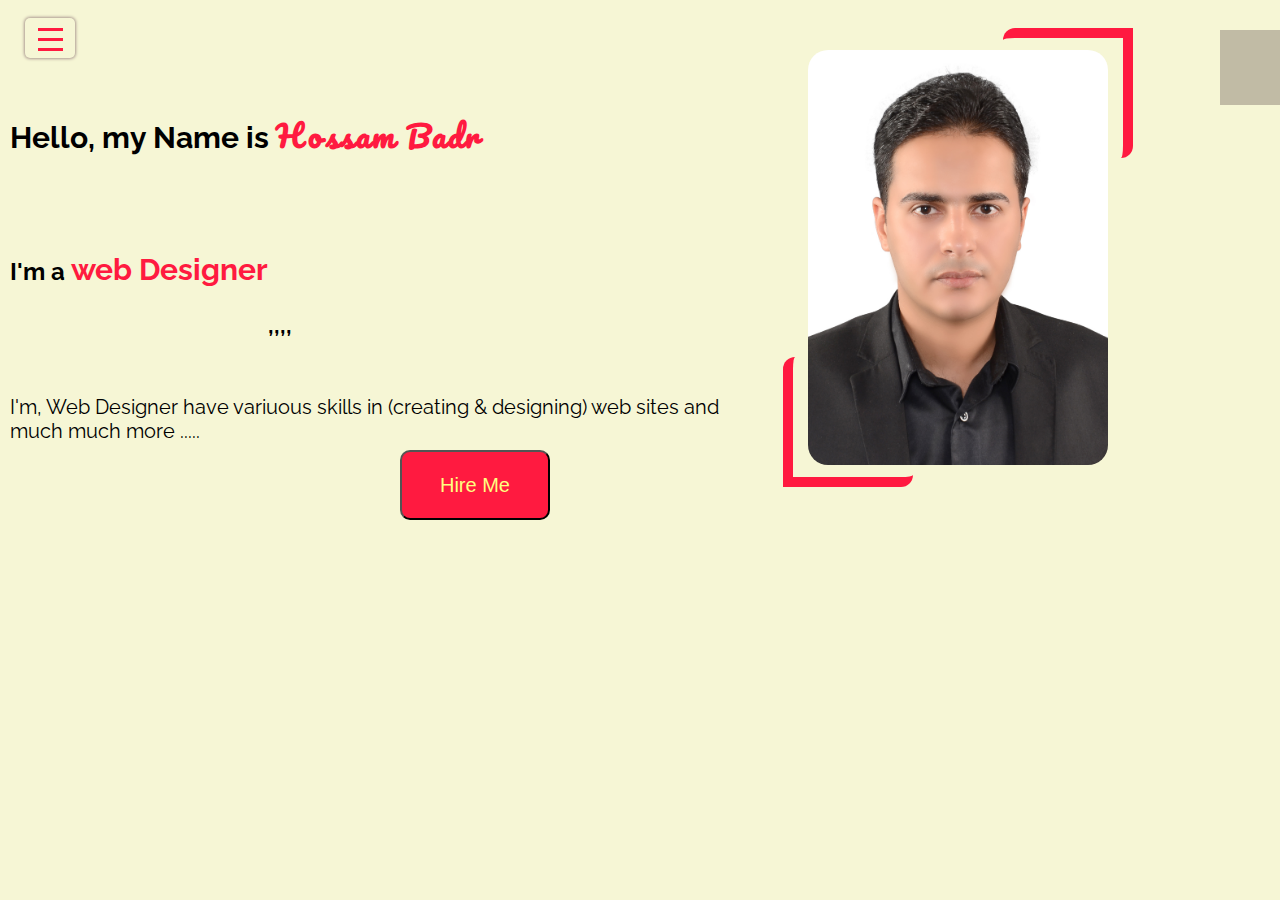
==== commit adc73789: "jQuery => aside scroll and colors and .aside .hide appearence" ====
--- a/7-my responsive web Personal Portfolio/index.html
+++ b/7-my responsive web Personal Portfolio/index.html
@@ -65,7 +65,11 @@
           </li>
         </ul>
         <div class="hide">
-          <span class="line"></span>
+          <span class="line">
+            <span class="fa-closing">
+              <i class="fa fa-close" aria-hidden="true"></i>
+            </span>
+          </span>
         </div>
       </div>
       <!--==============aside End============-->
@@ -102,7 +106,7 @@
         </section>
         <!--============Home End==========-->
         <!--============About Start==========-->
-        <section class="about flex hidden">
+        <section class="about flex hidden" id="display">
           <h1 class="section-header">About</h1>
           <h1 class="about-header moon-color padding">
             I'm Hossam Badr and I'm<span class="about-job"> Web Developer</span>
@@ -216,7 +220,7 @@
         </section>
         <!--============About End==========-->
         <!--============Services start==========-->
-        <section class="services padding hidden">
+        <section class="services padding hidden" id="display">
           <h1 class="services-header section-header">Services</h1>
           <div class="services-container flex">
             <div class="services-item">
@@ -253,7 +257,7 @@
         </section>
         <!--============Services End==========-->
         <!--============Portfolio start==========-->
-        <section class="portfolio hidden">
+        <section class="portfolio hidden" id="display">
             <h1 class="portfolio-header section-header">Portfolio</h1>
             <div class="portfolio-container flex">
               <h4 class="portfolio-container-header moon-color">
@@ -281,7 +285,7 @@
         </section>
         <!--============Portfolio End==========-->
         <!--============Contact Start==========-->
-        <section class="contact">
+        <section class="contact" id="display">
           <h1 class="contact-header section-header hidden">Contact Me</h1>
           <div class="contact-container padding">
             <h3 class="contact-container-head1">Have any Questions ?</h3>
--- a/7-my responsive web Personal Portfolio/styles/style.css
+++ b/7-my responsive web Personal Portfolio/styles/style.css
@@ -24,9 +24,9 @@
 .padding {
   padding: 10px;
 }
-.color-scheme {
+/* .color-scheme {
   color: var(--main-color);
-}
+} */
 .flex {
   display: flex;
 }
@@ -70,7 +70,7 @@
   position: fixed;
   top: 30px;
   right: 0;
-  z-index: 10;
+  z-index: 100;
   background-color: var(--words-no-5);
 }
 .reduce-width {
@@ -132,6 +132,7 @@
 }
 .main-page {
   /* overflow-x: hidden; */
+  /* overflow-y:auto; */
 }
 .btn {
   height: 70px;
@@ -149,6 +150,7 @@
   height: 100%;
   position: fixed;
   border-right: 2px solid var(--words-no-4);
+  z-index: 10;
 }
 .aside .aside-head h2 {
   font-size: 40px;
@@ -206,6 +208,7 @@
   display: flex;
   justify-content: space-between;
   transition: all 0.3s ease-in;
+  color: inherit;
 }
 .aside .aside-nav li a:hover {
   border-bottom: none;
@@ -216,17 +219,16 @@
   margin-left: 20px;
 }
 .aside .hide {
-  position: fixed;
+  position: relative;
   width: 50px;
   height: 40px;
-  top: 10px;
-  left: 300px;
+  left: 325px;
   border-radius: 5px;
-  background-color: var(--bg-grade-I);
   box-shadow: 0px 0px 3px 1px var(--words-no-4);
   cursor: pointer;
   transition: all 0.5s ease-in;
   display: none;
+  z-index: 11;
 }
 .aside .hide .line {
   position: relative;
@@ -257,7 +259,27 @@
 }
 .aside .hide:hover {
   transform: scaleX(1.2);
-  background-color: rgb(62, 62, 159);
+}
+.aside .fa-closing {
+  display: none;
+  position: absolute;
+  width: 32px;
+  height: 25px;
+  left: -4px;
+  top: -1px;
+  z-index: 1;
+  text-align: center;
+}
+.aside .fa-closing i {
+  height: 100%;
+  line-height: 25px;
+  display: block;
+  background-color: var(--bg-grade-III);
+  color: inherit;
+  width: 100%;
+  font-size: 30px;
+  border-radius: 5px;
+  color: var(--main-color);
 }
 /*.sections*/
 .sections {
@@ -277,7 +299,13 @@
 .services,
 .portfolio,
 .contact {
-  overflow: hidden;
+  position: absolute;
+}
+#display {
+  display: none;
+}
+.about {
+  left: 10px;
 }
 .home-text {
   flex: 0 0 60%;
@@ -793,7 +821,10 @@
 /*media*/
 @media screen and (max-width: 1280px) {
   .aside {
-    display: none;
+    left: -300px;
+  }
+  .main-page .hide {
+    display: inline-block;
   }
   .main-page {
     width: 100%;
--- a/7-my responsive web Personal Portfolio/styles/color1.css
+++ b/7-my responsive web Personal Portfolio/styles/color1.css
@@ -1,3 +1,3 @@
 :root {
-  --main-color: #ff1a40;  
+  --main-color: #ff1a40;
 }
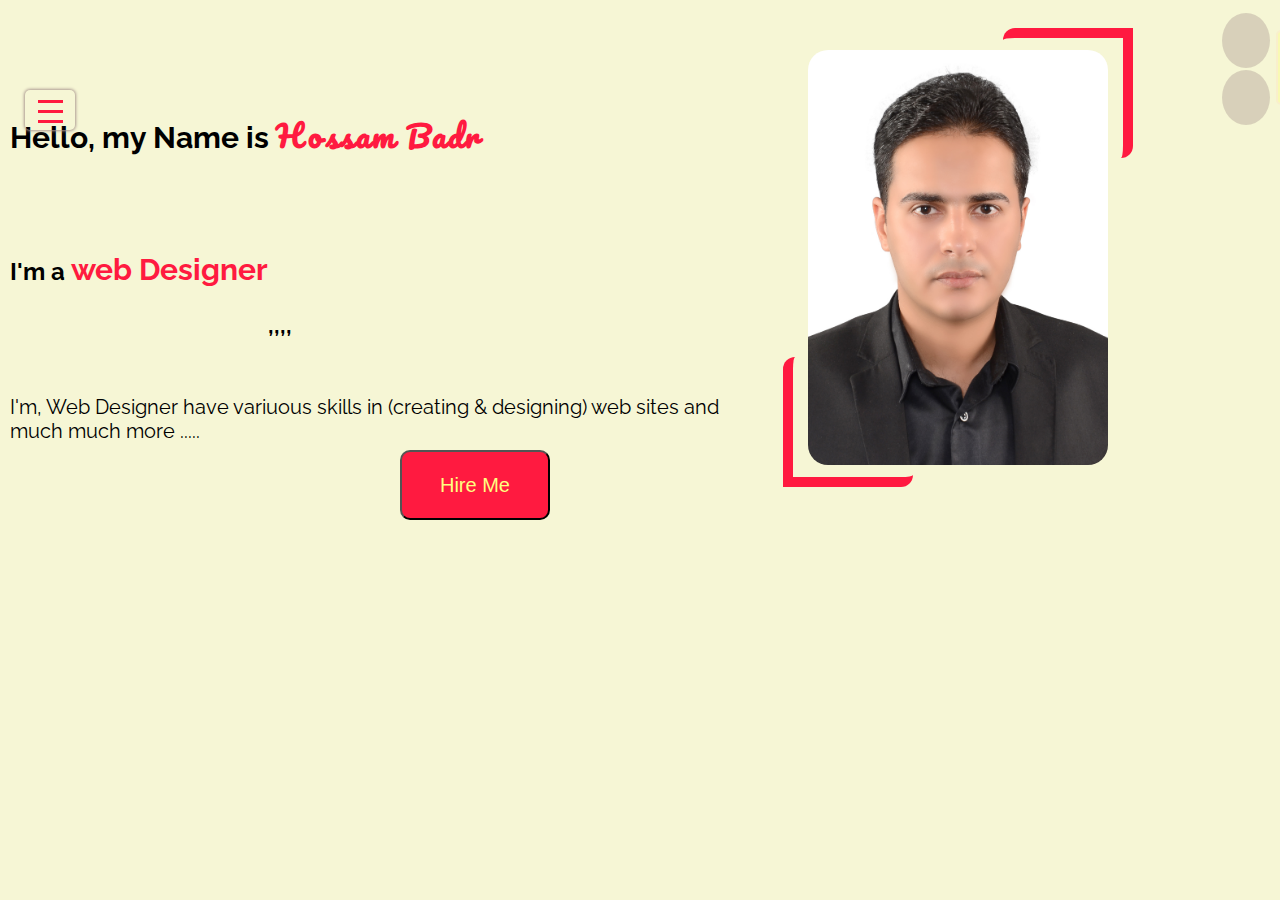
==== commit b1d24f52: "change design divControl, fix some issues in .side" ====
--- a/7-my responsive web Personal Portfolio/index.html
+++ b/7-my responsive web Personal Portfolio/index.html
@@ -335,6 +335,7 @@
       </div>
       <!--============sections End==========-->
     </div>
+    <div class="fake-class"></div>
     <script src="scripts/jquery-3.6.0.min.js"></script>
     <script src="scripts/script.js"></script>
   </body>
--- a/7-my responsive web Personal Portfolio/styles/style.css
+++ b/7-my responsive web Personal Portfolio/styles/style.css
@@ -55,6 +55,9 @@
   top: 70px;
   left: 0px;
 }
+.fake-class {
+  display: none;
+}
 /*===============body================*/
 html {
   scroll-behavior: smooth;
@@ -71,7 +74,8 @@
   top: 30px;
   right: 0;
   z-index: 100;
-  background-color: var(--words-no-5);
+  border-bottom-left-radius: 10px;
+  border-top-left-radius: 10px;
 }
 .reduce-width {
   opacity: 0.4;
@@ -83,11 +87,15 @@
   height: 100%;
 }
 .control-color-light .control-color-container {
+  background-color: var(--bg-grade-II);
   width: 70%;
   display: flex;
   align-items: center;
   justify-content: space-between;
   padding: 5px;
+  border: 2px solid var(--bg-grade-I);
+  border-bottom-left-radius: 5px;
+  border-top-left-radius: 5px;
 }
 .control-color-light .control-color-container .control-color-item {
   flex: 0 0 18%;
@@ -115,11 +123,17 @@
 .control-color-light .control-light-container .fa-light,
 .control-color-light .control-light-container .fa-control {
   display: block;
-  width: 50%;
-  height: 50%;
+  width: 48px;
+  height: 55px;
+  line-height: 55px;
   text-align: center;
   margin: auto;
   border-radius: 50%;
+  background-color: var(--words-no-4);
+  margin-top: -17px;
+}
+.control-color-light .control-light-container .fa-control {
+  margin-top: 2px;
 }
 .control-color-light .control-light-container .fa-light i,
 .control-color-light .control-light-container .fa-control i {
@@ -223,6 +237,7 @@
   width: 50px;
   height: 40px;
   left: 325px;
+  top: -600px;
   border-radius: 5px;
   box-shadow: 0px 0px 3px 1px var(--words-no-4);
   cursor: pointer;
@@ -820,6 +835,9 @@
 }
 /*media*/
 @media screen and (max-width: 1280px) {
+  .fake-class {
+    display: block;
+  }
   .aside {
     left: -300px;
   }
